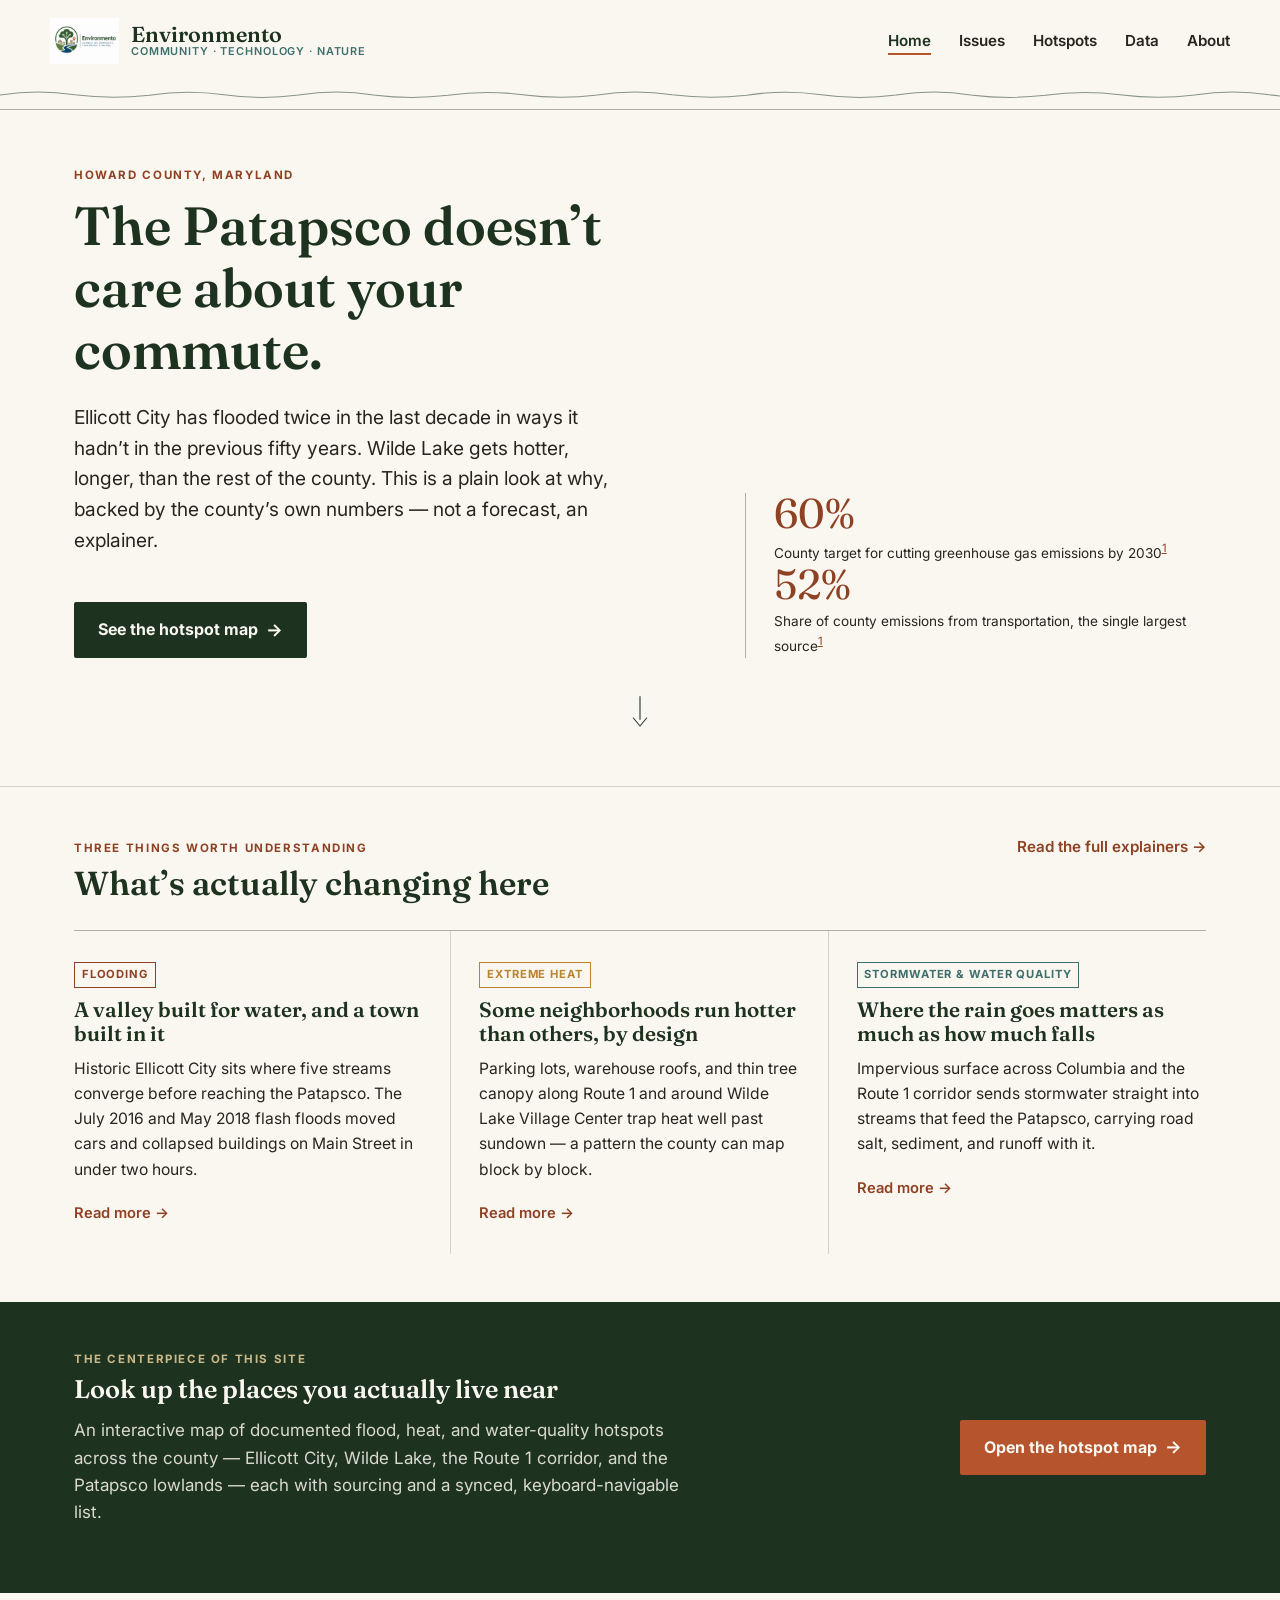
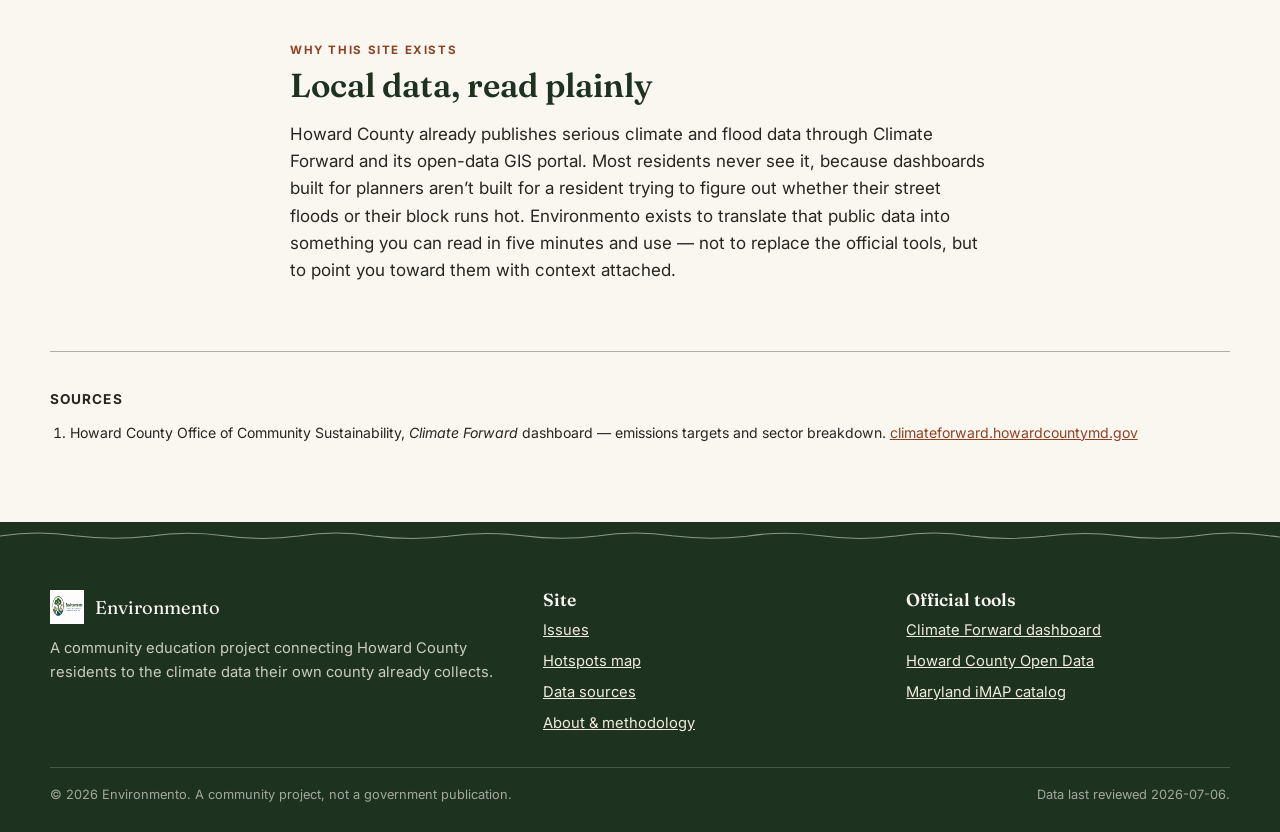
==== index.html @ b81f664d "Initial commit: Environmento site" ====
<!DOCTYPE html>
<html lang="en">
<head>
  <meta charset="UTF-8">
  <meta name="viewport" content="width=device-width, initial-scale=1.0">
  <title>Environmento — Climate Awareness for Howard County, Maryland</title>
  <meta name="description" content="A community education resource on flooding, extreme heat, and stormwater in Howard County, Maryland, built from official county and state data.">
  <link rel="icon" href="assets/images/environmento-logo.png">
  <link rel="preconnect" href="https://fonts.googleapis.com">
  <link rel="preconnect" href="https://fonts.gstatic.com" crossorigin>
  <link href="https://fonts.googleapis.com/css2?family=Fraunces:opsz,wght@9..144,500;9..144,600;9..144,700&family=Inter:wght@400;500;600;700&display=swap" rel="stylesheet">
  <link rel="stylesheet" href="css/styles.css">
</head>
<body>
  <a class="skip-link" href="#main">Skip to main content</a>

  <header class="site-header">
    <div class="wrap site-header__bar">
      <a class="brand" href="index.html">
        <img class="brand__logo" src="assets/images/environmento-logo.png" alt="Environmento logo: a tree with circuit-like branches rooted above a winding river, encircled by houses and rowhomes">
        <span class="brand__text">
          <span class="brand__name">Environmento</span>
          <span class="brand__tagline">Community &middot; Technology &middot; Nature</span>
        </span>
      </a>
      <button class="nav-toggle" aria-expanded="false" aria-controls="main-nav" type="button">
        <span class="visually-hidden">Toggle menu</span>&#9776;
      </button>
      <nav class="main-nav" id="main-nav" aria-label="Main">
        <ul>
          <li><a href="index.html" aria-current="page">Home</a></li>
          <li><a href="pages/issues.html">Issues</a></li>
          <li><a href="pages/hotspots.html">Hotspots</a></li>
          <li><a href="pages/data.html">Data</a></li>
          <li><a href="pages/about.html">About</a></li>
        </ul>
      </nav>
    </div>
    <svg class="topo-line env-anim" viewBox="0 0 1200 48" width="1200" height="48" preserveAspectRatio="none" aria-hidden="true">
      <path class="env-wave-line" d="M -140 24 Q -105 15, -70 23.65 Q -35 32, 0 24 Q 35 14, 70 23.65 Q 105 31.5, 140 24.35 Q 175 14.5, 210 23.475 Q 245 32.5, 280 24.175 Q 315 13.5, 350 23.825 Q 385 32, 420 24.525 Q 455 15, 490 23.65 Q 525 32, 560 24 Q 595 14, 630 23.65 Q 665 31.5, 700 24.35 Q 735 14.5, 770 23.475 Q 805 32.5, 840 24.175 Q 875 13.5, 910 23.825 Q 945 32, 980 24.525 Q 1015 15, 1050 23.65 Q 1085 32, 1120 24 Q 1155 14, 1190 23.65 Q 1225 31.5, 1260 24.35 Q 1295 14.5, 1330 23.475 Q 1365 32.5, 1400 24.175" fill="none" stroke="currentColor" stroke-width="1.75" stroke-linecap="round"/>
    </svg>
  </header>

  <main id="main">
    <section class="hero">
      <div class="wrap hero__grid">
        <div>
          <span class="eyebrow hero__eyebrow">Howard County, Maryland</span>
          <h1>The Patapsco doesn&rsquo;t care about your commute.</h1>
          <p class="hero__lede">Ellicott City has flooded twice in the last decade in ways it hadn&rsquo;t in the previous fifty years. Wilde Lake gets hotter, longer, than the rest of the county. This is a plain look at why, backed by the county&rsquo;s own numbers &mdash; not a forecast, an explainer.</p>
          <a class="hero-cta" href="pages/hotspots.html">
            <span>See the hotspot map</span>
            <span class="hero-cta__arrow" aria-hidden="true">&rarr;</span>
          </a>
        </div>
        <div class="hero__aside">
          <div>
            <span class="hero__stat">60%</span>
            <span class="hero__stat-label">County target for cutting greenhouse gas emissions by 2030<sup><a href="#cite-1">1</a></sup></span>
          </div>
          <div>
            <span class="hero__stat">52%</span>
            <span class="hero__stat-label">Share of county emissions from transportation, the single largest source<sup><a href="#cite-1">1</a></sup></span>
          </div>
        </div>
      </div>
      <div class="hero__scroll-hint env-anim" aria-hidden="true">
        <svg viewBox="0 0 48 72" width="48" height="72" xmlns="http://www.w3.org/2000/svg">
          <g class="env-scroll" fill="none" stroke="#2E4034" stroke-width="1.75" stroke-linecap="round" stroke-linejoin="round">
            <line x1="24" y1="10" x2="24" y2="44"></line>
            <path d="M 14 42 L 24 54 L 34 42"></path>
          </g>
        </svg>
      </div>
    </section>

    <section class="section teasers">
      <div class="wrap">
        <div class="teasers__head">
          <div>
            <span class="eyebrow">Three things worth understanding</span>
            <h2>What&rsquo;s actually changing here</h2>
          </div>
          <a class="teasers__link" href="pages/issues.html">Read the full explainers &rarr;</a>
        </div>

        <div class="teaser-grid">
          <article class="teaser reveal">
            <span class="teaser__tag teaser__tag--flood">Flooding</span>
            <h3>A valley built for water, and a town built in it</h3>
            <p>Historic Ellicott City sits where five streams converge before reaching the Patapsco. The July 2016 and May 2018 flash floods moved cars and collapsed buildings on Main Street in under two hours.</p>
            <a class="teaser__more" href="pages/issues.html#flooding">Read more &rarr;</a>
          </article>
          <article class="teaser reveal">
            <span class="teaser__tag teaser__tag--heat">Extreme heat</span>
            <h3>Some neighborhoods run hotter than others, by design</h3>
            <p>Parking lots, warehouse roofs, and thin tree canopy along Route 1 and around Wilde Lake Village Center trap heat well past sundown &mdash; a pattern the county can map block by block.</p>
            <a class="teaser__more" href="pages/issues.html#heat">Read more &rarr;</a>
          </article>
          <article class="teaser reveal">
            <span class="teaser__tag teaser__tag--water">Stormwater &amp; water quality</span>
            <h3>Where the rain goes matters as much as how much falls</h3>
            <p>Impervious surface across Columbia and the Route 1 corridor sends stormwater straight into streams that feed the Patapsco, carrying road salt, sediment, and runoff with it.</p>
            <a class="teaser__more" href="pages/issues.html#stormwater">Read more &rarr;</a>
          </article>
        </div>
      </div>
    </section>

    <section class="callout reveal">
      <div class="wrap callout__grid">
        <div>
          <span class="eyebrow">The centerpiece of this site</span>
          <h2>Look up the places you actually live near</h2>
          <p>An interactive map of documented flood, heat, and water-quality hotspots across the county &mdash; Ellicott City, Wilde Lake, the Route 1 corridor, and the Patapsco lowlands &mdash; each with sourcing and a synced, keyboard-navigable list.</p>
        </div>
        <a class="hero-cta" href="pages/hotspots.html">
          <span>Open the hotspot map</span>
          <span class="hero-cta__arrow" aria-hidden="true">&rarr;</span>
        </a>
      </div>
    </section>

    <section class="section reveal">
      <div class="wrap prose">
        <span class="eyebrow">Why this site exists</span>
        <h2>Local data, read plainly</h2>
        <p>Howard County already publishes serious climate and flood data through Climate Forward and its open-data GIS portal. Most residents never see it, because dashboards built for planners aren&rsquo;t built for a resident trying to figure out whether their street floods or their block runs hot. Environmento exists to translate that public data into something you can read in five minutes and use &mdash; not to replace the official tools, but to point you toward them with context attached.</p>
      </div>
    </section>
    <section class="wrap citations">
      <h2>Sources</h2>
      <ol>
        <li id="cite-1">Howard County Office of Community Sustainability, <em>Climate Forward</em> dashboard — emissions targets and sector breakdown. <a href="https://climateforward.howardcountymd.gov/" target="_blank" rel="noopener">climateforward.howardcountymd.gov</a></li>
      </ol>
    </section>
  </main>

  <footer class="site-footer">
    <svg class="topo-line topo-line--footer env-anim" viewBox="0 0 1200 48" width="1200" height="48" preserveAspectRatio="none" aria-hidden="true">
      <path class="env-wave-line" d="M -140 24 Q -105 15, -70 23.65 Q -35 32, 0 24 Q 35 14, 70 23.65 Q 105 31.5, 140 24.35 Q 175 14.5, 210 23.475 Q 245 32.5, 280 24.175 Q 315 13.5, 350 23.825 Q 385 32, 420 24.525 Q 455 15, 490 23.65 Q 525 32, 560 24 Q 595 14, 630 23.65 Q 665 31.5, 700 24.35 Q 735 14.5, 770 23.475 Q 805 32.5, 840 24.175 Q 875 13.5, 910 23.825 Q 945 32, 980 24.525 Q 1015 15, 1050 23.65 Q 1085 32, 1120 24 Q 1155 14, 1190 23.65 Q 1225 31.5, 1260 24.35 Q 1295 14.5, 1330 23.475 Q 1365 32.5, 1400 24.175" fill="none" stroke="currentColor" stroke-width="1.75" stroke-linecap="round"/>
    </svg>
    <div class="wrap site-footer__top">
      <div class="site-footer__grid">
        <div>
          <div class="site-footer__brand">
            <img src="assets/images/environmento-logo.png" alt="" width="34" height="34">
            <span>Environmento</span>
          </div>
          <p>A community education project connecting Howard County residents to the climate data their own county already collects.</p>
        </div>
        <div>
          <h2>Site</h2>
          <ul>
            <li><a href="pages/issues.html">Issues</a></li>
            <li><a href="pages/hotspots.html">Hotspots map</a></li>
            <li><a href="pages/data.html">Data sources</a></li>
            <li><a href="pages/about.html">About &amp; methodology</a></li>
          </ul>
        </div>
        <div>
          <h2>Official tools</h2>
          <ul>
            <li><a href="https://climateforward.howardcountymd.gov/" target="_blank" rel="noopener">Climate Forward dashboard</a></li>
            <li><a href="https://data.howardcountymd.gov/" target="_blank" rel="noopener">Howard County Open Data</a></li>
            <li><a href="https://data.imap.maryland.gov/" target="_blank" rel="noopener">Maryland iMAP catalog</a></li>
          </ul>
        </div>
      </div>
    </div>
    <div class="wrap site-footer__bottom">
      <span>&copy; <span id="current-year">2026</span> Environmento. A community project, not a government publication.</span>
      <span>Data last reviewed 2026-07-06.</span>
    </div>
  </footer>

  <script src="js/main.js"></script>
</body>
</html>
---- css/styles.css ----
/* =========================================================
   Environmento — Howard County climate awareness site
   Design system: earthy, editorial, restrained.
   ========================================================= */

:root {
  /* Patapsco valley palette */
  --forest: #2d4a32;
  --forest-dark: #1e331f;
  --cream: #faf7f0;
  --cream-deep: #f1ecdf;
  --clay: #b5542d;
  --clay-dark: #8f4123;
  --charcoal: #26261f;
  --amber: #b8842e;
  --teal: #3f6f6d;

  --rule: rgba(38, 38, 31, 0.18);
  --rule-strong: rgba(38, 38, 31, 0.35);

  --serif: "Fraunces", Georgia, "Times New Roman", serif;
  --sans: "Inter", -apple-system, BlinkMacSystemFont, "Segoe UI", sans-serif;

  --measure: 68ch;
  --container: 1180px;
}

/* ---------- Reset ---------- */
*, *::before, *::after { box-sizing: border-box; }
html { -webkit-text-size-adjust: 100%; scroll-behavior: smooth; }
body {
  margin: 0;
  background: var(--cream);
  color: var(--charcoal);
  font-family: var(--sans);
  font-size: 1.0625rem;
  line-height: 1.6;
  -webkit-font-smoothing: antialiased;
}
img { max-width: 100%; display: block; }
h1, h2, h3, h4 {
  font-family: var(--serif);
  font-weight: 600;
  line-height: 1.15;
  color: var(--forest-dark);
  margin: 0 0 0.5em;
}
p { margin: 0 0 1.1em; }
a { color: var(--clay-dark); }
ul, ol { padding-left: 1.3em; }

@media (prefers-reduced-motion: reduce) {
  html { scroll-behavior: auto; }
  * { animation-duration: 0.001ms !important; transition-duration: 0.001ms !important; }
}

/* ---------- Skip link & focus ---------- */
.skip-link {
  position: absolute;
  left: -999px;
  top: 0;
  background: var(--forest-dark);
  color: var(--cream);
  padding: 0.75em 1.25em;
  z-index: 200;
  font-family: var(--sans);
  font-weight: 600;
  text-decoration: none;
  border-radius: 0 0 4px 0;
}
.skip-link:focus {
  left: 0;
}

:focus-visible {
  outline: 3px solid var(--clay);
  outline-offset: 2px;
}
a:focus-visible, button:focus-visible {
  outline: 3px solid var(--clay-dark);
  outline-offset: 2px;
}

/* ---------- Layout helpers ---------- */
.wrap {
  max-width: var(--container);
  margin: 0 auto;
  padding: 0 1.5rem;
}
.prose {
  max-width: var(--measure);
}
.rule {
  border: none;
  border-top: 1px solid var(--rule);
  margin: 2.5rem 0;
}
.eyebrow {
  font-family: var(--sans);
  font-size: 0.72rem;
  font-weight: 700;
  letter-spacing: 0.14em;
  text-transform: uppercase;
  color: var(--clay-dark);
  display: block;
  margin-bottom: 0.6em;
}
.visually-hidden {
  position: absolute;
  width: 1px; height: 1px;
  margin: -1px; padding: 0; border: 0;
  clip: rect(0 0 0 0);
  clip-path: inset(50%);
  overflow: hidden;
  white-space: nowrap;
}

/* ---------- Topographic motif ---------- */
.topo-line {
  display: block;
  width: 100%;
  height: 28px;
  color: var(--forest);
  opacity: 0.55;
}
.topo-line--footer { color: var(--cream); opacity: 0.5; }

/* ---------- Header ---------- */
.site-header {
  border-bottom: 1px solid var(--rule-strong);
  background: var(--cream);
}
.site-header__bar {
  display: flex;
  align-items: center;
  justify-content: space-between;
  gap: 1.5rem;
  padding: 1.1rem 0;
}
.brand {
  display: flex;
  align-items: center;
  gap: 0.75rem;
  text-decoration: none;
  color: var(--charcoal);
}
.brand__logo {
  height: 46px;
  width: auto;
}
.brand__text {
  display: flex;
  flex-direction: column;
  line-height: 1.1;
}
.brand__name {
  font-family: var(--serif);
  font-weight: 600;
  font-size: 1.35rem;
  color: var(--forest-dark);
}
.brand__tagline {
  font-size: 0.68rem;
  letter-spacing: 0.08em;
  text-transform: uppercase;
  color: var(--teal);
  font-weight: 600;
}

.main-nav ul {
  list-style: none;
  display: flex;
  gap: 1.75rem;
  margin: 0;
  padding: 0;
}
.main-nav a {
  font-weight: 600;
  font-size: 0.95rem;
  text-decoration: none;
  color: var(--charcoal);
  padding-bottom: 3px;
  border-bottom: 2px solid transparent;
}
.main-nav a:hover,
.main-nav a[aria-current="page"] {
  border-bottom-color: var(--clay);
  color: var(--forest-dark);
}

.nav-toggle {
  display: none;
  background: none;
  border: 1px solid var(--rule-strong);
  border-radius: 4px;
  padding: 0.5em 0.7em;
  font-size: 1.2rem;
  color: var(--forest-dark);
}

/* ---------- Hero ---------- */
.hero {
  padding: 3.5rem 0 3rem;
  border-bottom: 1px solid var(--rule);
}
.hero__grid {
  display: grid;
  grid-template-columns: 1.35fr 1fr;
  gap: 3rem;
  align-items: end;
}
.hero__eyebrow { margin-bottom: 0.9em; }
.hero h1 {
  font-size: clamp(2.1rem, 4.2vw, 3.4rem);
  margin-bottom: 0.4em;
}
.hero__lede {
  font-size: 1.2rem;
  color: var(--charcoal);
  max-width: 46ch;
}
.hero__aside {
  border-left: 1px solid var(--rule-strong);
  padding-left: 1.75rem;
}
.hero__aside p { font-size: 0.95rem; }
.hero__stat {
  font-family: var(--serif);
  font-size: 2.6rem;
  color: var(--clay-dark);
  line-height: 1;
  display: block;
}
.hero__stat-label {
  font-size: 0.85rem;
  color: var(--charcoal);
  display: block;
  margin-top: 0.35em;
}

.hero-cta {
  display: inline-flex;
  align-items: center;
  gap: 0.5em;
  margin-top: 1.6rem;
  font-family: var(--sans);
  font-weight: 700;
  font-size: 1rem;
  text-decoration: none;
  color: var(--cream);
  background: var(--forest-dark);
  padding: 0.85em 1.5em;
  border-radius: 2px;
}
.hero-cta:hover { background: var(--forest); }
.hero-cta:focus-visible { outline-offset: 3px; }
.hero-cta__arrow { font-size: 1.1em; }

/* ---------- Issue teasers ---------- */
.teasers {
  padding: 3rem 0;
}
.teasers__head {
  display: flex;
  justify-content: space-between;
  align-items: baseline;
  gap: 1rem;
  margin-bottom: 1.75rem;
  flex-wrap: wrap;
}
.teasers__head h2 { margin-bottom: 0; }
.teasers__link {
  font-weight: 600;
  font-size: 0.95rem;
  text-decoration: none;
  white-space: nowrap;
}
.teasers__link:hover { text-decoration: underline; }

.teaser-grid {
  display: grid;
  grid-template-columns: repeat(3, 1fr);
  gap: 0;
  border-top: 1px solid var(--rule-strong);
}
.teaser {
  padding: 1.75rem 1.75rem 1.75rem 0;
  border-right: 1px solid var(--rule);
}
.teaser:last-child { border-right: none; padding-right: 0; }
.teaser:not(:first-child) { padding-left: 1.75rem; }
.teaser__tag {
  display: inline-block;
  font-size: 0.7rem;
  font-weight: 700;
  letter-spacing: 0.08em;
  text-transform: uppercase;
  padding: 0.25em 0.6em;
  margin-bottom: 0.9em;
  border: 1px solid currentColor;
}
.teaser__tag--flood { color: var(--clay-dark); }
.teaser__tag--heat { color: var(--amber); }
.teaser__tag--water { color: var(--teal); }
.teaser h3 { font-size: 1.3rem; }
.teaser p { font-size: 0.98rem; }
.teaser a.teaser__more {
  font-weight: 600;
  font-size: 0.92rem;
  text-decoration: none;
}
.teaser a.teaser__more:hover { text-decoration: underline; }

/* ---------- Callout / feature band ---------- */
.callout {
  background: var(--forest-dark);
  color: var(--cream-deep);
  padding: 3rem 0;
}
.callout h2 { color: var(--cream); }
.callout .eyebrow { color: #cbb98a; }
.callout__grid {
  display: grid;
  grid-template-columns: 1fr auto;
  gap: 2rem;
  align-items: center;
}
.callout p { max-width: 56ch; color: rgba(250,247,240,0.85); }
.callout .hero-cta {
  background: var(--clay);
  color: var(--cream);
  margin-top: 0;
}
.callout .hero-cta:hover { background: var(--clay-dark); }

/* ---------- Sections generic ---------- */
.section { padding: 3rem 0; }
.section--tight { padding: 2rem 0; }
.section h2 {
  font-size: clamp(1.6rem, 2.6vw, 2.1rem);
}

/* ---------- Page header (interior pages) ---------- */
.page-head {
  padding: 2.75rem 0 2rem;
  border-bottom: 1px solid var(--rule);
}
.page-head h1 {
  font-size: clamp(1.9rem, 3.6vw, 2.8rem);
}
.page-head__lede {
  max-width: var(--measure);
  font-size: 1.1rem;
}
.breadcrumb {
  font-size: 0.8rem;
  color: var(--teal);
  margin-bottom: 1rem;
  font-weight: 600;
}
.breadcrumb a { color: var(--teal); }

/* ---------- Issue explainer blocks (issues.html) ---------- */
.issue-block {
  padding: 3rem 0;
  border-bottom: 1px solid var(--rule);
  display: grid;
  grid-template-columns: 1fr 1fr;
  gap: 3rem;
}
.issue-block:nth-child(even) .issue-block__figure { order: -1; }
.issue-block__label {
  font-size: 0.72rem;
  font-weight: 700;
  letter-spacing: 0.12em;
  text-transform: uppercase;
}
.issue-block--flood .issue-block__label { color: var(--clay-dark); }
.issue-block--heat .issue-block__label { color: var(--amber); }
.issue-block--water .issue-block__label { color: var(--teal); }

.issue-block__figure img {
  width: 100%;
  height: 260px;
  object-fit: cover;
  filter: saturate(0.72) sepia(0.12);
  border: 1px solid var(--rule-strong);
}
.issue-block__figure figcaption {
  font-size: 0.82rem;
  color: var(--teal);
  margin-top: 0.6em;
  font-style: italic;
}

.stat-strip {
  display: flex;
  gap: 2.25rem;
  margin: 1.5rem 0;
  flex-wrap: wrap;
}
.stat-strip__item {
  border-left: 3px solid var(--clay);
  padding-left: 0.85rem;
}
.stat-strip__num {
  font-family: var(--serif);
  font-size: 1.9rem;
  display: block;
  color: var(--forest-dark);
  line-height: 1.1;
}
.stat-strip__label {
  font-size: 0.82rem;
  color: var(--charcoal);
}
.stat-strip__item sup { font-size: 0.65em; }

.action-list {
  background: var(--cream-deep);
  border: 1px solid var(--rule);
  padding: 1.75rem 2rem;
  margin-top: 1rem;
}
.action-list h3 { font-size: 1.15rem; }
.action-list ul { padding-left: 1.1em; }
.action-list li { margin-bottom: 0.6em; }

/* ---------- Hotspots map page ---------- */
.map-layout {
  display: grid;
  grid-template-columns: 1fr;
  gap: 1.5rem;
}
.filter-bar {
  display: flex;
  flex-wrap: wrap;
  gap: 0.6rem;
  align-items: center;
  padding: 1rem 0;
  border-top: 1px solid var(--rule);
  border-bottom: 1px solid var(--rule);
  margin-bottom: 1.5rem;
}
.filter-bar__label {
  font-size: 0.78rem;
  font-weight: 700;
  letter-spacing: 0.08em;
  text-transform: uppercase;
  color: var(--charcoal);
  margin-right: 0.4rem;
}
.filter-chip {
  font-family: var(--sans);
  font-weight: 600;
  font-size: 0.88rem;
  background: transparent;
  border: 1.5px solid var(--rule-strong);
  color: var(--charcoal);
  padding: 0.45em 0.95em;
  border-radius: 999px;
  cursor: pointer;
  display: inline-flex;
  align-items: center;
  gap: 0.5em;
}
.filter-chip__swatch {
  width: 0.65em;
  height: 0.65em;
  border-radius: 50%;
  display: inline-block;
}
.filter-chip[aria-pressed="true"] {
  border-color: currentColor;
  background: var(--cream-deep);
}
.filter-chip--flood[aria-pressed="true"] { color: var(--clay-dark); }
.filter-chip--heat[aria-pressed="true"] { color: var(--amber); }
.filter-chip--water[aria-pressed="true"] { color: var(--teal); }
.filter-chip:hover { background: var(--cream-deep); }

#map {
  width: 100%;
  height: 520px;
  border: 1px solid var(--rule-strong);
  background: var(--cream-deep);
}
.map-note {
  font-size: 0.85rem;
  color: var(--teal);
  margin-top: 0.6rem;
}

.disclaimer {
  background: var(--cream-deep);
  border-left: 4px solid var(--clay);
  padding: 1.1rem 1.4rem;
  margin: 1.75rem 0;
  font-size: 0.94rem;
}
.disclaimer strong { color: var(--forest-dark); }

.hotspot-table-wrap {
  overflow-x: auto;
  border: 1px solid var(--rule);
}
table.hotspot-table {
  width: 100%;
  border-collapse: collapse;
  font-size: 0.94rem;
}
.hotspot-table caption {
  text-align: left;
  padding: 0.9rem 1rem 0.6rem;
  font-size: 0.85rem;
  color: var(--teal);
}
.hotspot-table th, .hotspot-table td {
  text-align: left;
  padding: 0.85rem 1rem;
  border-top: 1px solid var(--rule);
  vertical-align: top;
}
.hotspot-table thead th {
  font-size: 0.75rem;
  letter-spacing: 0.06em;
  text-transform: uppercase;
  color: var(--charcoal);
  border-top: none;
  border-bottom: 2px solid var(--rule-strong);
}
.hotspot-table tbody tr {
  cursor: pointer;
}
.hotspot-table tbody tr:hover,
.hotspot-table tbody tr:focus-within,
.hotspot-table tbody tr.is-active {
  background: var(--cream-deep);
}
.hotspot-table tbody tr[hidden] { display: none; }

.badge {
  display: inline-block;
  font-size: 0.72rem;
  font-weight: 700;
  letter-spacing: 0.04em;
  text-transform: uppercase;
  padding: 0.22em 0.6em;
  border-radius: 2px;
  color: var(--cream);
}
.badge--high { background: var(--clay-dark); }
.badge--elevated { background: var(--amber); }

.row-link {
  font-weight: 600;
  background: none;
  border: none;
  color: var(--clay-dark);
  font-family: var(--sans);
  font-size: 0.94rem;
  cursor: pointer;
  padding: 0;
  text-decoration: underline;
}

/* Leaflet popup theming */
.leaflet-popup-content-wrapper {
  background: var(--cream);
  color: var(--charcoal);
  border-radius: 2px;
  font-family: var(--sans);
}
.popup h3 {
  font-family: var(--serif);
  font-size: 1.05rem;
  margin-bottom: 0.3em;
}
.popup p { font-size: 0.88rem; margin-bottom: 0.6em; }
.popup .badge { margin-bottom: 0.5em; }
.popup__done {
  font-size: 0.82rem;
  border-top: 1px solid var(--rule);
  padding-top: 0.5em;
  margin-top: 0.5em;
}
.popup__source {
  font-size: 0.8rem;
}

/* ---------- Data page ---------- */
.data-source-card {
  border: 1px solid var(--rule-strong);
  padding: 1.75rem;
  margin-bottom: 1.5rem;
}
.data-source-card h3 {
  font-size: 1.3rem;
  margin-bottom: 0.2em;
}
.data-source-card__meta {
  font-size: 0.8rem;
  color: var(--teal);
  margin-bottom: 0.9em;
  font-weight: 600;
}
.data-source-card__link {
  display: inline-block;
  margin-top: 0.4em;
  font-weight: 700;
  text-decoration: none;
  border-bottom: 2px solid var(--clay);
}
.data-source-card__link:hover { border-color: var(--clay-dark); }

/* ---------- About page ---------- */
.methodology-list {
  list-style: none;
  padding: 0;
}
.methodology-list li {
  padding: 1.1rem 0;
  border-top: 1px solid var(--rule);
  display: grid;
  grid-template-columns: 160px 1fr;
  gap: 1.5rem;
}
.methodology-list dt {
  font-weight: 700;
  color: var(--forest-dark);
}
.methodology-list dd { margin: 0; }

/* ---------- Footnotes / citations ---------- */
.citations {
  padding: 2.5rem 0 1rem;
  border-top: 1px solid var(--rule-strong);
}
.citations h2 {
  font-size: 0.85rem;
  letter-spacing: 0.08em;
  text-transform: uppercase;
  color: var(--charcoal);
  font-family: var(--sans);
  font-weight: 700;
}
.citations ol {
  padding-left: 1.4em;
  font-size: 0.88rem;
  color: var(--charcoal);
}
.citations li { margin-bottom: 0.5em; }
.citations a { color: var(--clay-dark); }

/* ---------- Footer ---------- */
.site-footer {
  background: var(--forest-dark);
  color: var(--cream-deep);
  margin-top: 3rem;
}
.site-footer__top { padding: 2.5rem 0 1.5rem; }
.site-footer__grid {
  display: grid;
  grid-template-columns: 1.4fr 1fr 1fr;
  gap: 2.5rem;
}
.site-footer h2 {
  color: var(--cream);
  font-size: 1.1rem;
}
.site-footer p, .site-footer li {
  color: rgba(250,247,240,0.78);
  font-size: 0.92rem;
}
.site-footer a { color: var(--cream-deep); }
.site-footer a:hover { color: var(--cream); }
.site-footer ul { list-style: none; padding: 0; margin: 0; }
.site-footer li { margin-bottom: 0.5em; }
.site-footer__brand {
  display: flex;
  align-items: center;
  gap: 0.7rem;
  margin-bottom: 0.8rem;
}
.site-footer__brand img { height: 34px; }
.site-footer__brand span {
  font-family: var(--serif);
  font-size: 1.15rem;
  color: var(--cream);
}
.site-footer__bottom {
  border-top: 1px solid rgba(250,247,240,0.18);
  padding: 1.1rem 0 1.6rem;
  font-size: 0.8rem;
  color: rgba(250,247,240,0.6);
  display: flex;
  justify-content: space-between;
  flex-wrap: wrap;
  gap: 0.5rem;
}

/* ---------- Responsive ---------- */
@media (max-width: 900px) {
  .hero__grid { grid-template-columns: 1fr; }
  .hero__aside {
    border-left: none;
    border-top: 1px solid var(--rule-strong);
    padding-left: 0;
    padding-top: 1.25rem;
    display: flex;
    gap: 2rem;
  }
  .teaser-grid { grid-template-columns: 1fr; }
  .teaser {
    border-right: none;
    padding: 1.5rem 0;
    border-bottom: 1px solid var(--rule);
  }
  .teaser:not(:first-child) { padding-left: 0; }
  .issue-block { grid-template-columns: 1fr; gap: 1.5rem; }
  .issue-block:nth-child(even) .issue-block__figure { order: 0; }
  .callout__grid { grid-template-columns: 1fr; text-align: left; }
  .site-footer__grid { grid-template-columns: 1fr 1fr; }
  .methodology-list li { grid-template-columns: 1fr; gap: 0.3rem; }
}

@media (max-width: 700px) {
  .main-nav { display: none; }
  .main-nav.is-open {
    display: block;
    position: absolute;
    top: 100%;
    left: 0;
    right: 0;
    background: var(--cream);
    border-bottom: 1px solid var(--rule-strong);
    padding: 1rem 1.5rem 1.5rem;
    z-index: 100;
  }
  .main-nav.is-open ul {
    flex-direction: column;
    gap: 1rem;
  }
  .nav-toggle { display: inline-flex; }
  .site-header__bar { position: relative; }
  .site-footer__grid { grid-template-columns: 1fr; gap: 1.75rem; }
  #map { height: 420px; }
  .hero__aside { flex-direction: column; gap: 1rem; }
}

/* =========================================================
   Motion — animated line-art illustrations + scroll reveals
   ========================================================= */

/* Recolor the wave asset's hardcoded stroke to inherit .topo-line's color */
.env-wave-line { stroke: currentColor; }

/* Illustration sizing: modest, never dominating the section */
.issue-block__icon {
  width: 260px;
  height: auto;
  margin-bottom: 1rem;
}
.issue-block__icon svg { display: block; width: 100%; height: auto; }

.hero__scroll-hint {
  width: 32px;
  margin: 2rem auto 0;
  opacity: 1;
  transition: opacity 0.4s ease-out;
}
.hero__scroll-hint svg { display: block; width: 100%; height: auto; }
body.has-scrolled .hero__scroll-hint {
  opacity: 0;
  pointer-events: none;
}

/* Idle loops: keyframes for each asset's animated parts */
@keyframes env-wave-drift {
  0% { transform: translate(0, 0); }
  25% { transform: translate(-35px, -13px); }
  50% { transform: translate(-70px, 0); }
  75% { transform: translate(-105px, -13px); }
  100% { transform: translate(-140px, 0); }
}
@keyframes env-river-bob {
  0%, 100% { transform: translateY(0); }
  50% { transform: translateY(-10px); }
}
@keyframes env-sun-ray-pulse {
  0%, 87.5%, 100% { opacity: 0.1; stroke-width: 1.75px; }
  6.25% { opacity: 1; stroke-width: 3.25px; }
  12.5% { opacity: 0.1; stroke-width: 1.75px; }
}
@keyframes env-drop-fall {
  0% { opacity: 0; translate: 0 0; }
  10% { opacity: 1; translate: 0 0; }
  55%, 100% { opacity: 0; translate: 0 32px; }
}
@keyframes env-scroll-pulse {
  0%, 100% { opacity: 0.25; transform: translateY(0); }
  50% { opacity: 1; transform: translateY(6px); }
}

/* No animation exists until JS marks the wrapper visible — assigning the
   animation fresh (rather than toggling animation-play-state on a paused
   animation) avoids a WebKit/Safari bug where animations created already
   paused sometimes never start even after switching to "running". */
.env-anim.is-visible .env-wave-line { animation: env-wave-drift 3.5s ease-in-out infinite; }
.env-anim.is-visible .env-river-water { animation: env-river-bob 1.2s ease-in-out infinite; }
.env-anim.is-visible .env-sun-ray { animation: env-sun-ray-pulse 4s ease-in-out infinite; }
.env-anim.is-visible .env-drop { animation: env-drop-fall 1.8s ease-in infinite; }
.env-anim.is-visible .env-scroll { animation: env-scroll-pulse 1.8s ease-in-out infinite; }

/* Scroll reveals: fade + translate up, staggered by JS via --reveal-delay */
.reveal {
  opacity: 0;
  transform: translateY(16px);
  transition: opacity 0.6s ease-out, transform 0.6s ease-out;
  transition-delay: var(--reveal-delay, 0ms);
}
.reveal.is-revealed {
  opacity: 1;
  transform: translateY(0);
}

/* Hover: cards lift slightly and border shifts toward terracotta (desktop only) */
@media (hover: hover) and (pointer: fine) {
  .teaser, .data-source-card, .action-list {
    transition: transform 150ms ease, border-color 150ms ease;
  }
  .teaser:hover { transform: translateY(-2px); border-right-color: var(--clay); border-bottom-color: var(--clay); }
  .data-source-card:hover, .action-list:hover {
    transform: translateY(-2px);
    border-color: var(--clay);
  }
}

@media (prefers-reduced-motion: reduce) {
  .env-wave-line, .env-river-water, .env-sun-ray, .env-drop, .env-scroll {
    animation-play-state: paused !important;
  }
  .reveal {
    opacity: 1 !important;
    transform: none !important;
    transition: none !important;
  }
  .hero__scroll-hint { display: none; }
}
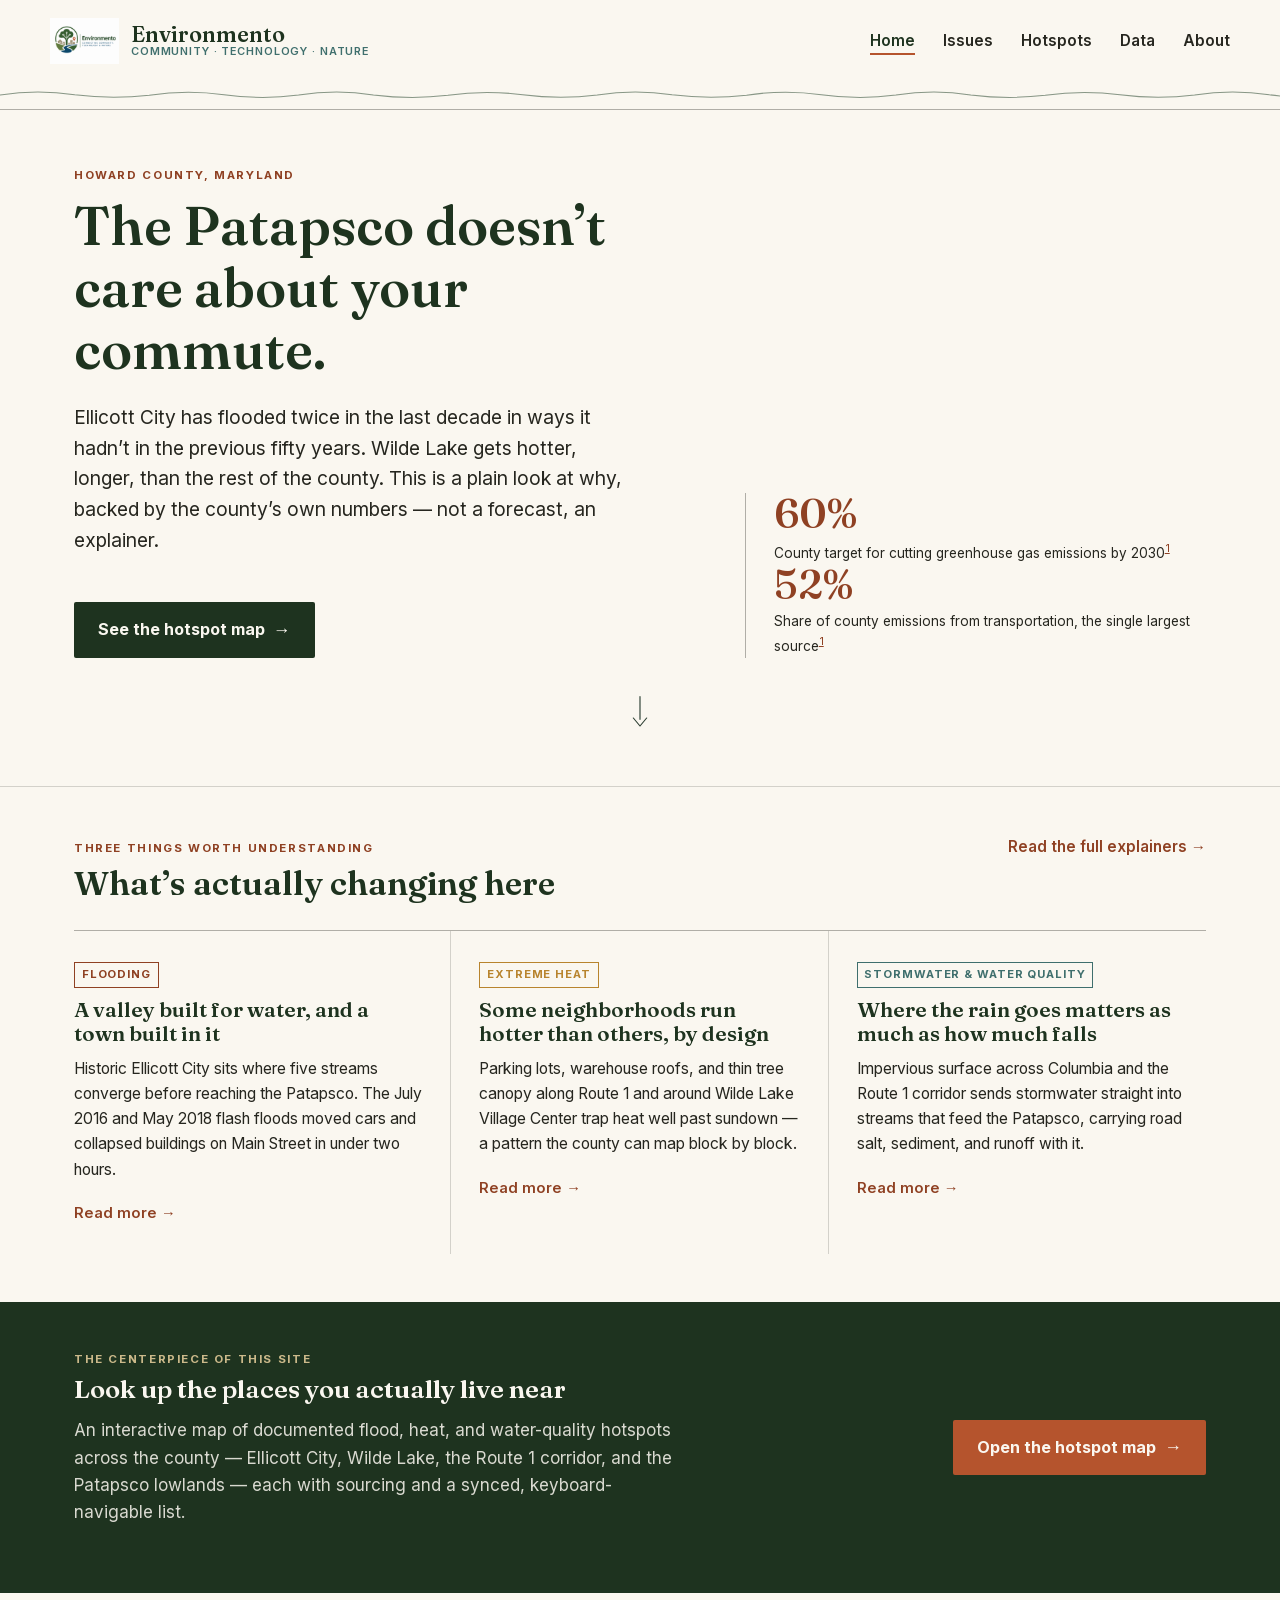
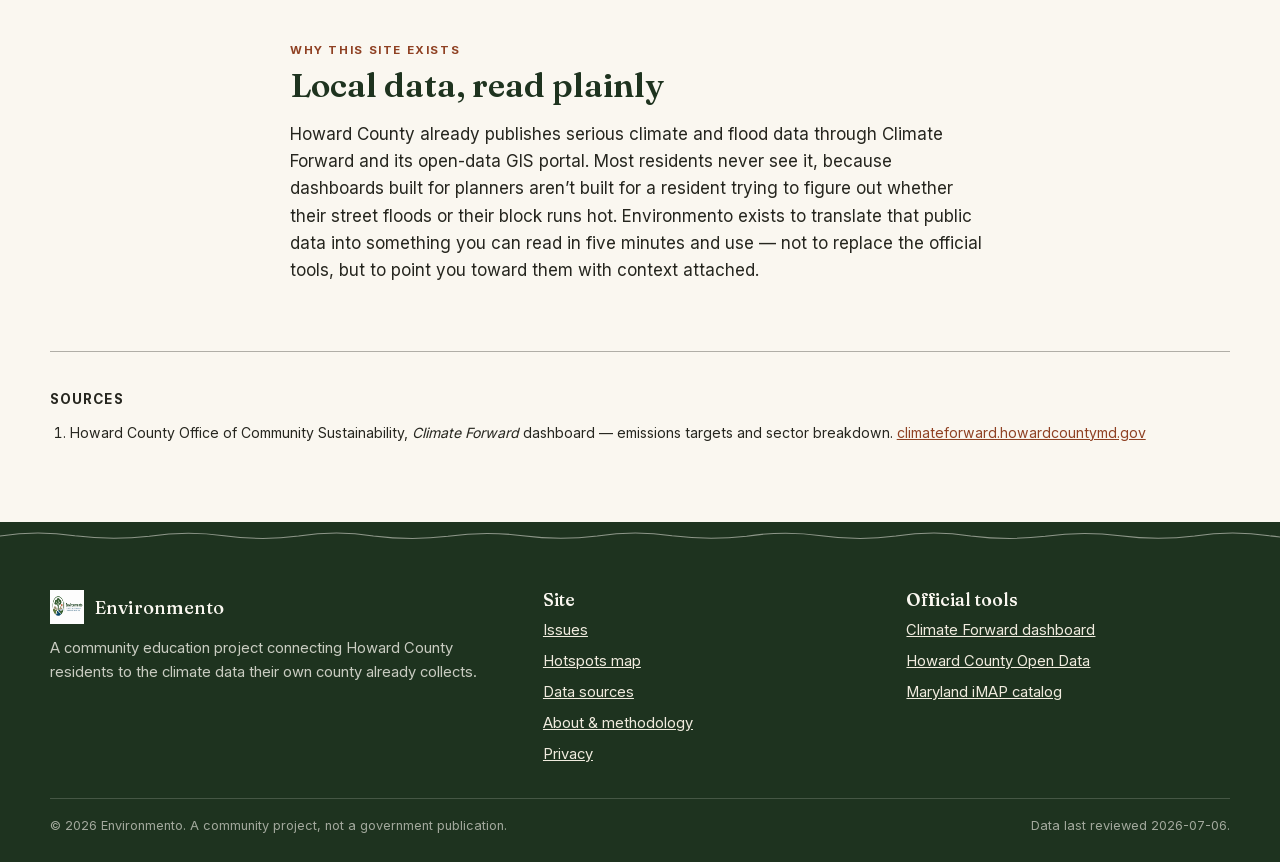
==== commit 17c41b23: "Replace placeholder images, self-host fonts, add privacy section, bigger/wavier animations - Replace" ====
--- a/index.html
+++ b/index.html
@@ -6,9 +6,6 @@
   <title>Environmento — Climate Awareness for Howard County, Maryland</title>
   <meta name="description" content="A community education resource on flooding, extreme heat, and stormwater in Howard County, Maryland, built from official county and state data.">
   <link rel="icon" href="assets/images/environmento-logo.png">
-  <link rel="preconnect" href="https://fonts.googleapis.com">
-  <link rel="preconnect" href="https://fonts.gstatic.com" crossorigin>
-  <link href="https://fonts.googleapis.com/css2?family=Fraunces:opsz,wght@9..144,500;9..144,600;9..144,700&family=Inter:wght@400;500;600;700&display=swap" rel="stylesheet">
   <link rel="stylesheet" href="css/styles.css">
 </head>
 <body>
@@ -156,6 +153,7 @@
             <li><a href="pages/hotspots.html">Hotspots map</a></li>
             <li><a href="pages/data.html">Data sources</a></li>
             <li><a href="pages/about.html">About &amp; methodology</a></li>
+            <li><a href="pages/about.html#privacy">Privacy</a></li>
           </ul>
         </div>
         <div>
--- a/css/styles.css
+++ b/css/styles.css
@@ -2,6 +2,24 @@
    Environmento — Howard County climate awareness site
    Design system: earthy, editorial, restrained.
    ========================================================= */
+
+/* Self-hosted fonts (not loaded from Google's CDN) so no visitor IP
+   addresses are sent to a third party on page load. Both are variable
+   fonts, so one file each covers the full weight range used on the site. */
+@font-face {
+  font-family: "Fraunces";
+  font-style: normal;
+  font-weight: 500 700;
+  font-display: swap;
+  src: url("../assets/fonts/fraunces-variable.woff2") format("woff2");
+}
+@font-face {
+  font-family: "Inter";
+  font-style: normal;
+  font-weight: 400 700;
+  font-display: swap;
+  src: url("../assets/fonts/inter-variable.woff2") format("woff2");
+}
 
 :root {
   /* Patapsco valley palette */
@@ -757,7 +775,7 @@
 
 /* Illustration sizing: modest, never dominating the section */
 .issue-block__icon {
-  width: 260px;
+  width: 320px;
   height: auto;
   margin-bottom: 1rem;
 }
@@ -778,9 +796,13 @@
 /* Idle loops: keyframes for each asset's animated parts */
 @keyframes env-wave-drift {
   0% { transform: translate(0, 0); }
-  25% { transform: translate(-35px, -13px); }
+  12.5% { transform: translate(-17.5px, -19px); }
+  25% { transform: translate(-35px, 0); }
+  37.5% { transform: translate(-52.5px, -19px); }
   50% { transform: translate(-70px, 0); }
-  75% { transform: translate(-105px, -13px); }
+  62.5% { transform: translate(-87.5px, -19px); }
+  75% { transform: translate(-105px, 0); }
+  87.5% { transform: translate(-122.5px, -19px); }
   100% { transform: translate(-140px, 0); }
 }
 @keyframes env-river-bob {
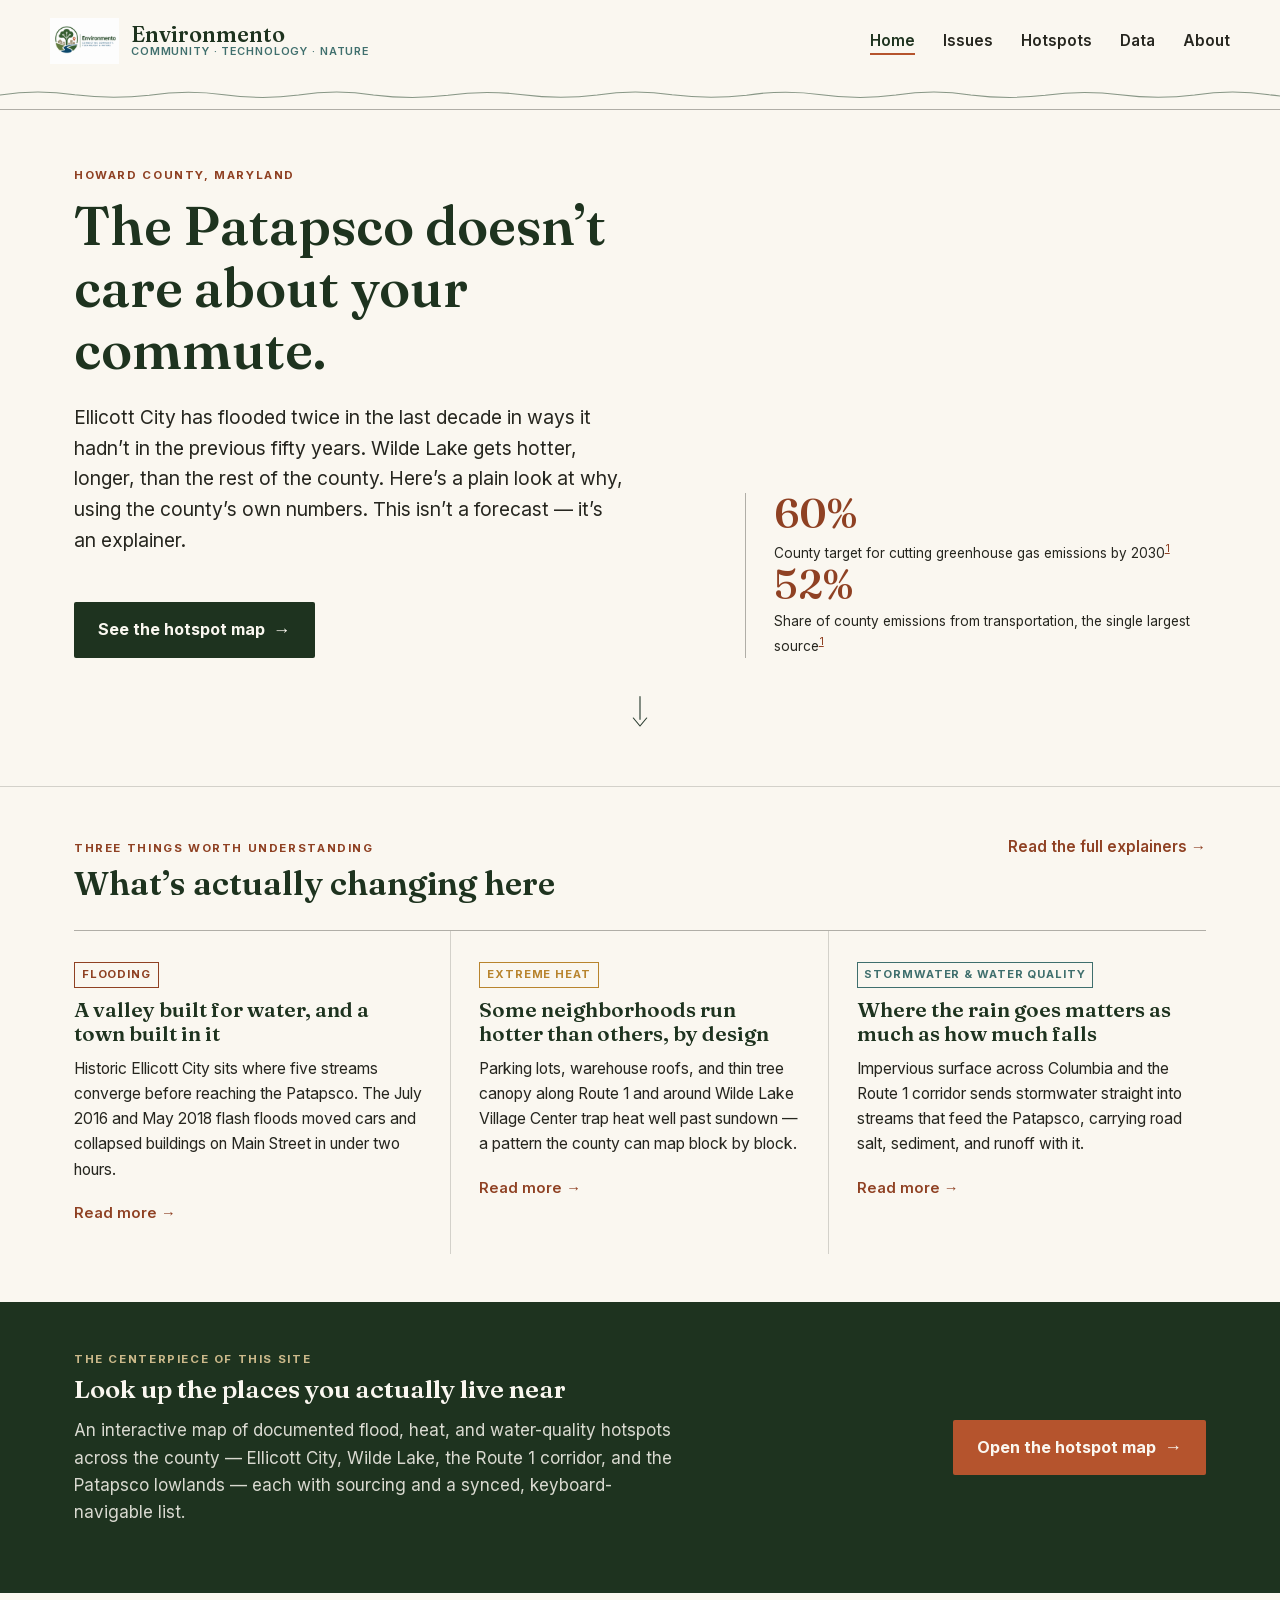
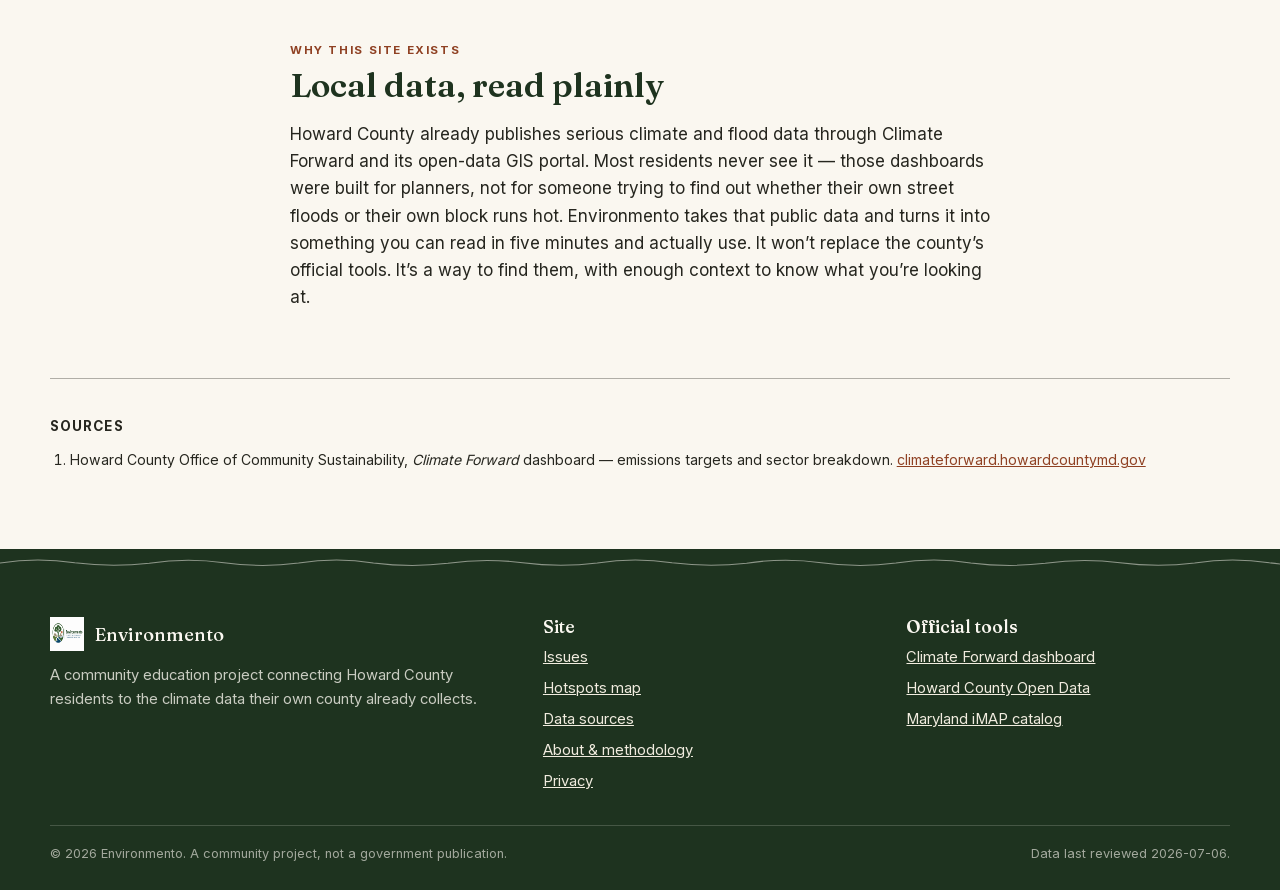
==== commit d3dfe3ee: "Rewrite homepage, About, Data page, and hotspot copy in a plainer voice Same facts and citations thr" ====
--- a/index.html
+++ b/index.html
@@ -44,7 +44,7 @@
         <div>
           <span class="eyebrow hero__eyebrow">Howard County, Maryland</span>
           <h1>The Patapsco doesn&rsquo;t care about your commute.</h1>
-          <p class="hero__lede">Ellicott City has flooded twice in the last decade in ways it hadn&rsquo;t in the previous fifty years. Wilde Lake gets hotter, longer, than the rest of the county. This is a plain look at why, backed by the county&rsquo;s own numbers &mdash; not a forecast, an explainer.</p>
+          <p class="hero__lede">Ellicott City has flooded twice in the last decade in ways it hadn&rsquo;t in the previous fifty years. Wilde Lake gets hotter, longer, than the rest of the county. Here&rsquo;s a plain look at why, using the county&rsquo;s own numbers. This isn&rsquo;t a forecast &mdash; it&rsquo;s an explainer.</p>
           <a class="hero-cta" href="pages/hotspots.html">
             <span>See the hotspot map</span>
             <span class="hero-cta__arrow" aria-hidden="true">&rarr;</span>
@@ -122,7 +122,7 @@
       <div class="wrap prose">
         <span class="eyebrow">Why this site exists</span>
         <h2>Local data, read plainly</h2>
-        <p>Howard County already publishes serious climate and flood data through Climate Forward and its open-data GIS portal. Most residents never see it, because dashboards built for planners aren&rsquo;t built for a resident trying to figure out whether their street floods or their block runs hot. Environmento exists to translate that public data into something you can read in five minutes and use &mdash; not to replace the official tools, but to point you toward them with context attached.</p>
+        <p>Howard County already publishes serious climate and flood data through Climate Forward and its open-data GIS portal. Most residents never see it &mdash; those dashboards were built for planners, not for someone trying to find out whether their own street floods or their own block runs hot. Environmento takes that public data and turns it into something you can read in five minutes and actually use. It won&rsquo;t replace the county&rsquo;s official tools. It&rsquo;s a way to find them, with enough context to know what you&rsquo;re looking at.</p>
       </div>
     </section>
     <section class="wrap citations">
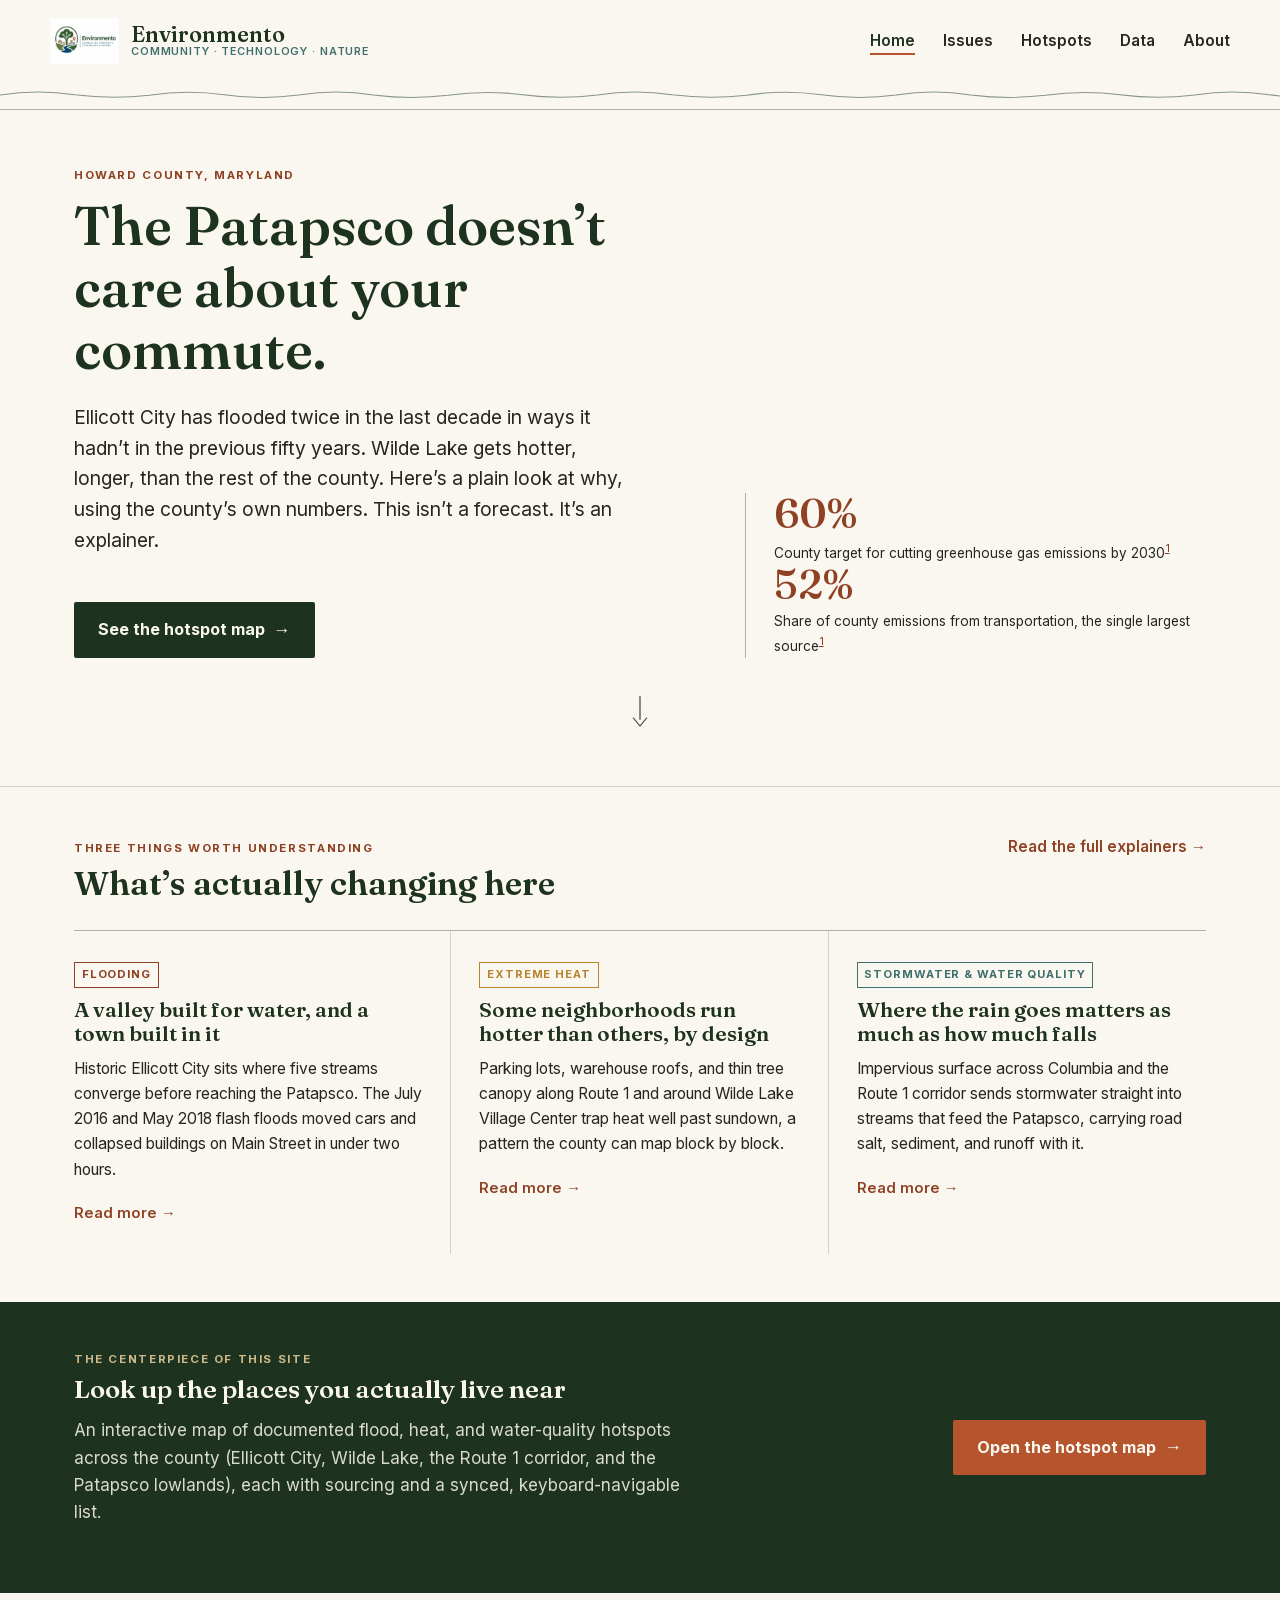
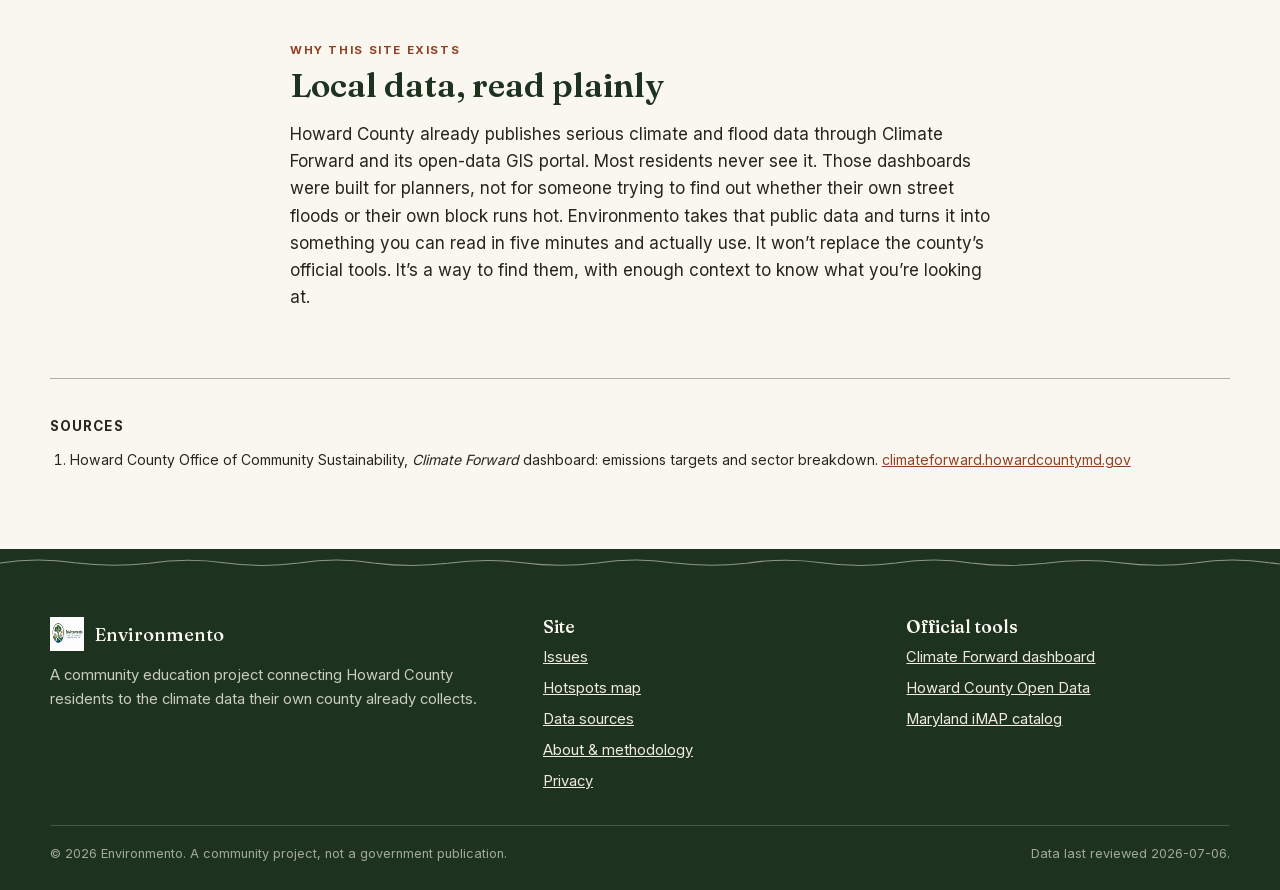
==== commit 7d294b67: "Remove all em-dashes site-wide Replaced with periods, colons, commas, or parentheses depending on co" ====
--- a/index.html
+++ b/index.html
@@ -3,7 +3,7 @@
 <head>
   <meta charset="UTF-8">
   <meta name="viewport" content="width=device-width, initial-scale=1.0">
-  <title>Environmento — Climate Awareness for Howard County, Maryland</title>
+  <title>Environmento | Climate Awareness for Howard County, Maryland</title>
   <meta name="description" content="A community education resource on flooding, extreme heat, and stormwater in Howard County, Maryland, built from official county and state data.">
   <link rel="icon" href="assets/images/environmento-logo.png">
   <link rel="stylesheet" href="css/styles.css">
@@ -44,7 +44,7 @@
         <div>
           <span class="eyebrow hero__eyebrow">Howard County, Maryland</span>
           <h1>The Patapsco doesn&rsquo;t care about your commute.</h1>
-          <p class="hero__lede">Ellicott City has flooded twice in the last decade in ways it hadn&rsquo;t in the previous fifty years. Wilde Lake gets hotter, longer, than the rest of the county. Here&rsquo;s a plain look at why, using the county&rsquo;s own numbers. This isn&rsquo;t a forecast &mdash; it&rsquo;s an explainer.</p>
+          <p class="hero__lede">Ellicott City has flooded twice in the last decade in ways it hadn&rsquo;t in the previous fifty years. Wilde Lake gets hotter, longer, than the rest of the county. Here&rsquo;s a plain look at why, using the county&rsquo;s own numbers. This isn&rsquo;t a forecast. It&rsquo;s an explainer.</p>
           <a class="hero-cta" href="pages/hotspots.html">
             <span>See the hotspot map</span>
             <span class="hero-cta__arrow" aria-hidden="true">&rarr;</span>
@@ -91,7 +91,7 @@
           <article class="teaser reveal">
             <span class="teaser__tag teaser__tag--heat">Extreme heat</span>
             <h3>Some neighborhoods run hotter than others, by design</h3>
-            <p>Parking lots, warehouse roofs, and thin tree canopy along Route 1 and around Wilde Lake Village Center trap heat well past sundown &mdash; a pattern the county can map block by block.</p>
+            <p>Parking lots, warehouse roofs, and thin tree canopy along Route 1 and around Wilde Lake Village Center trap heat well past sundown, a pattern the county can map block by block.</p>
             <a class="teaser__more" href="pages/issues.html#heat">Read more &rarr;</a>
           </article>
           <article class="teaser reveal">
@@ -109,7 +109,7 @@
         <div>
           <span class="eyebrow">The centerpiece of this site</span>
           <h2>Look up the places you actually live near</h2>
-          <p>An interactive map of documented flood, heat, and water-quality hotspots across the county &mdash; Ellicott City, Wilde Lake, the Route 1 corridor, and the Patapsco lowlands &mdash; each with sourcing and a synced, keyboard-navigable list.</p>
+          <p>An interactive map of documented flood, heat, and water-quality hotspots across the county (Ellicott City, Wilde Lake, the Route 1 corridor, and the Patapsco lowlands), each with sourcing and a synced, keyboard-navigable list.</p>
         </div>
         <a class="hero-cta" href="pages/hotspots.html">
           <span>Open the hotspot map</span>
@@ -122,13 +122,13 @@
       <div class="wrap prose">
         <span class="eyebrow">Why this site exists</span>
         <h2>Local data, read plainly</h2>
-        <p>Howard County already publishes serious climate and flood data through Climate Forward and its open-data GIS portal. Most residents never see it &mdash; those dashboards were built for planners, not for someone trying to find out whether their own street floods or their own block runs hot. Environmento takes that public data and turns it into something you can read in five minutes and actually use. It won&rsquo;t replace the county&rsquo;s official tools. It&rsquo;s a way to find them, with enough context to know what you&rsquo;re looking at.</p>
+        <p>Howard County already publishes serious climate and flood data through Climate Forward and its open-data GIS portal. Most residents never see it. Those dashboards were built for planners, not for someone trying to find out whether their own street floods or their own block runs hot. Environmento takes that public data and turns it into something you can read in five minutes and actually use. It won&rsquo;t replace the county&rsquo;s official tools. It&rsquo;s a way to find them, with enough context to know what you&rsquo;re looking at.</p>
       </div>
     </section>
     <section class="wrap citations">
       <h2>Sources</h2>
       <ol>
-        <li id="cite-1">Howard County Office of Community Sustainability, <em>Climate Forward</em> dashboard — emissions targets and sector breakdown. <a href="https://climateforward.howardcountymd.gov/" target="_blank" rel="noopener">climateforward.howardcountymd.gov</a></li>
+        <li id="cite-1">Howard County Office of Community Sustainability, <em>Climate Forward</em> dashboard: emissions targets and sector breakdown. <a href="https://climateforward.howardcountymd.gov/" target="_blank" rel="noopener">climateforward.howardcountymd.gov</a></li>
       </ol>
     </section>
   </main>
--- a/css/styles.css
+++ b/css/styles.css
@@ -1,5 +1,5 @@
 /* =========================================================
-   Environmento — Howard County climate awareness site
+   Environmento: Howard County climate awareness site
    Design system: earthy, editorial, restrained.
    ========================================================= */
 
@@ -767,7 +767,7 @@
 }
 
 /* =========================================================
-   Motion — animated line-art illustrations + scroll reveals
+   Motion: animated line-art illustrations + scroll reveals
    ========================================================= */
 
 /* Recolor the wave asset's hardcoded stroke to inherit .topo-line's color */
@@ -824,7 +824,7 @@
   50% { opacity: 1; transform: translateY(6px); }
 }
 
-/* No animation exists until JS marks the wrapper visible — assigning the
+/* No animation exists until JS marks the wrapper visible. Assigning the
    animation fresh (rather than toggling animation-play-state on a paused
    animation) avoids a WebKit/Safari bug where animations created already
    paused sometimes never start even after switching to "running". */
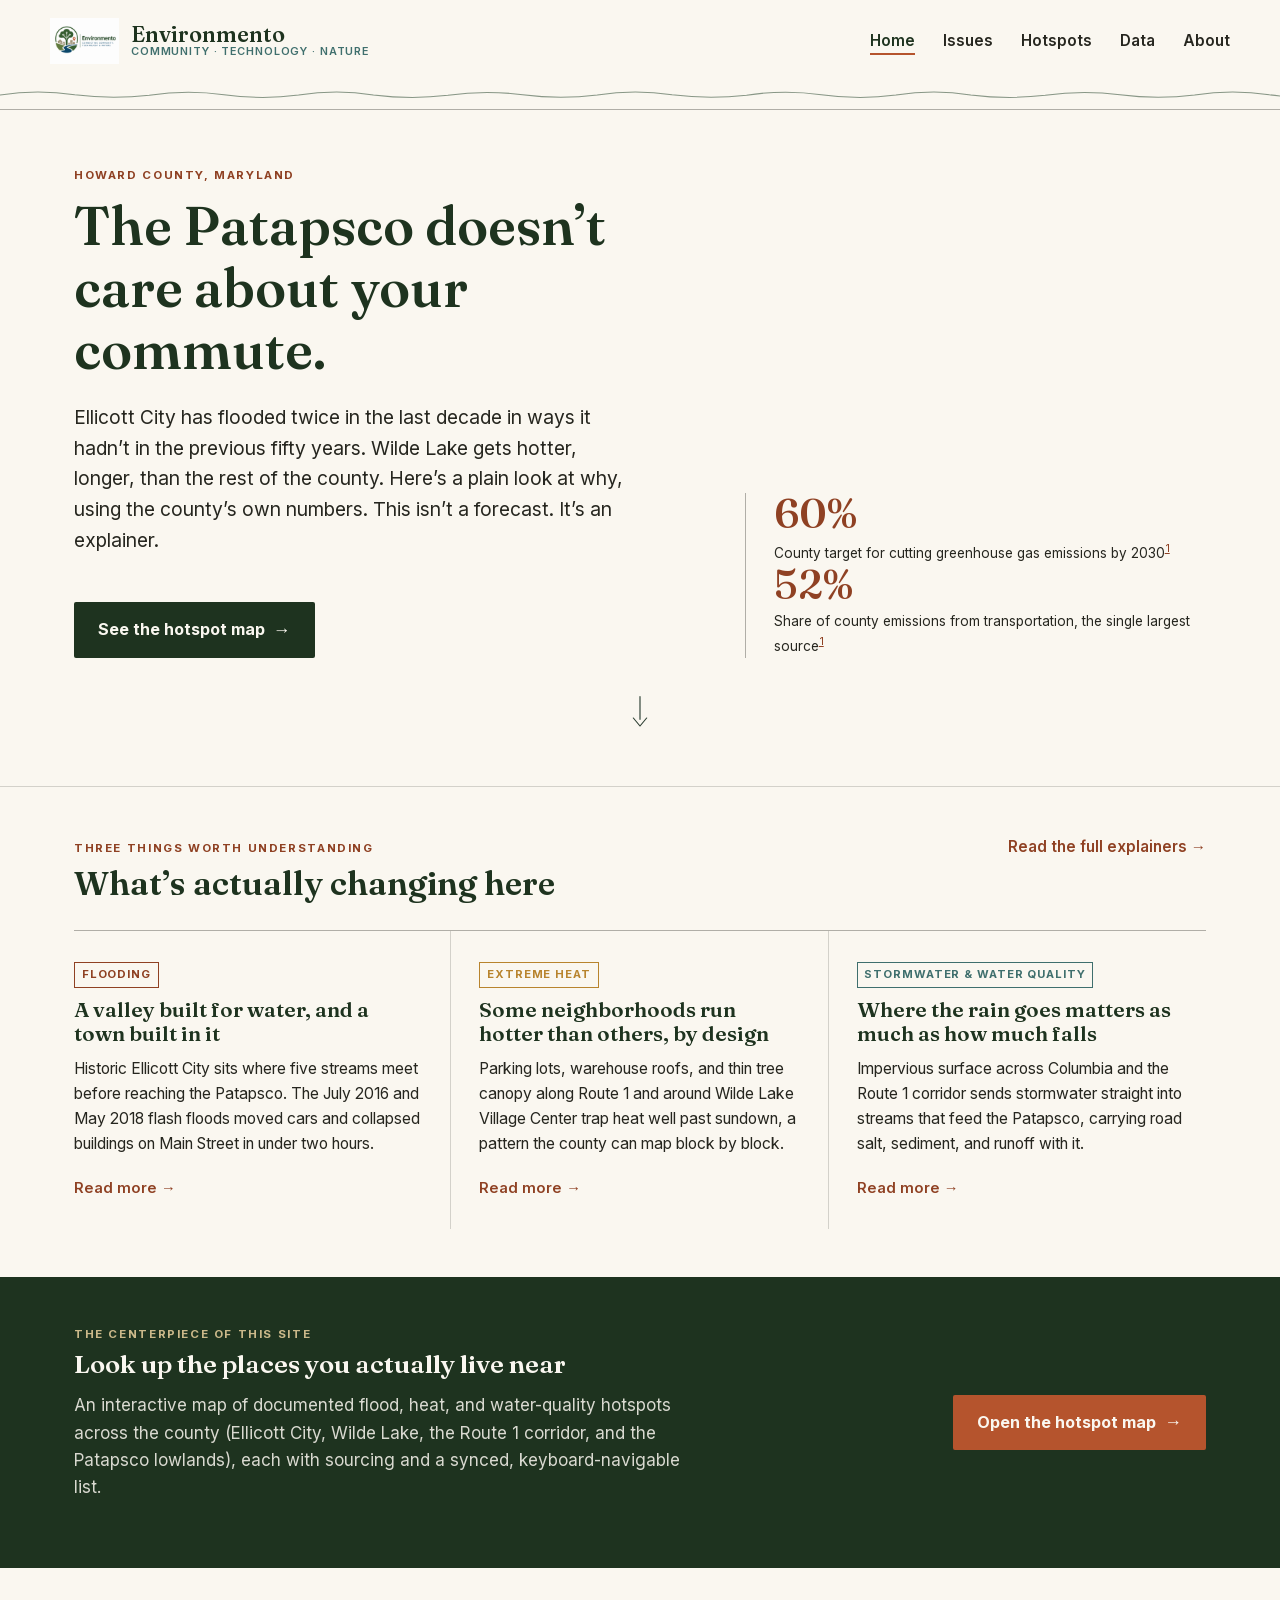
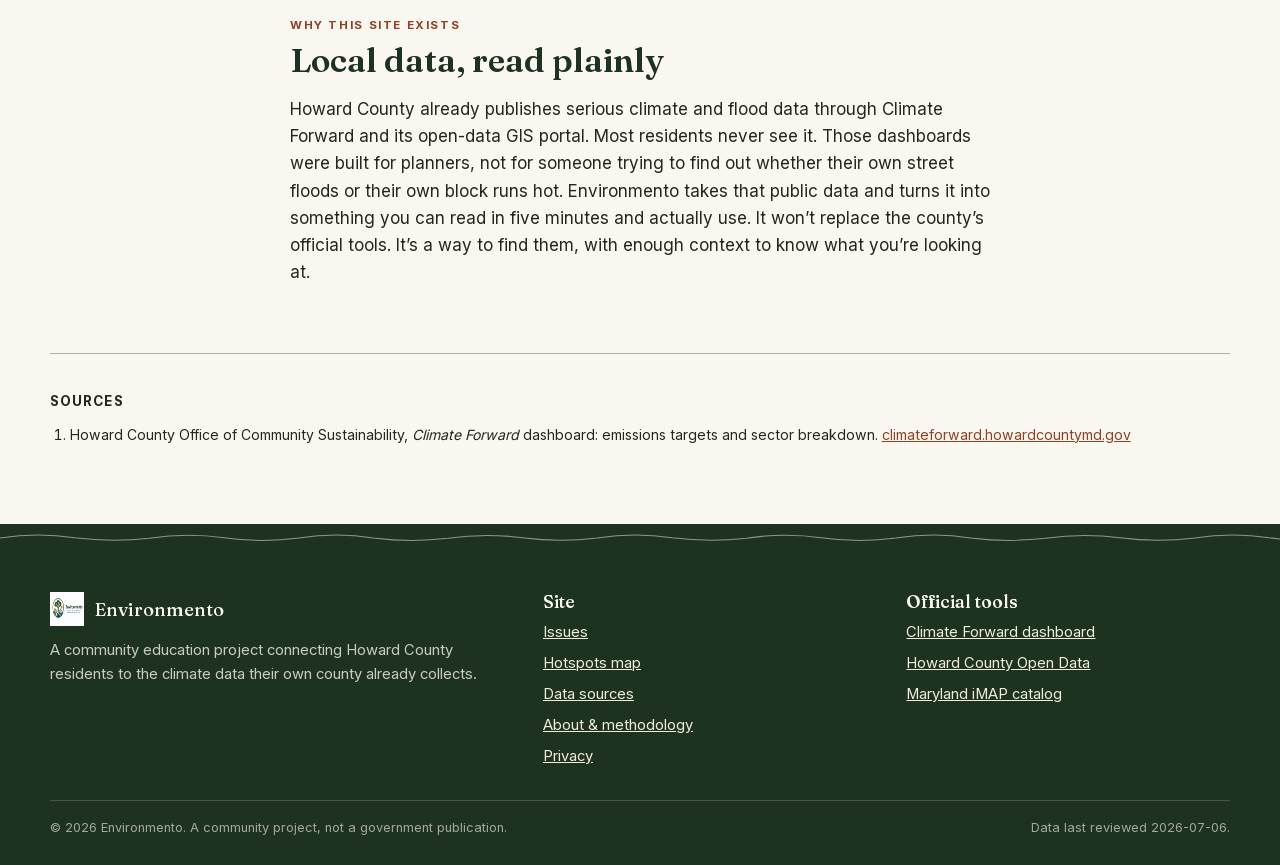
==== commit 815a6001: "Update index.html" ====
--- a/index.html
+++ b/index.html
@@ -85,7 +85,7 @@
           <article class="teaser reveal">
             <span class="teaser__tag teaser__tag--flood">Flooding</span>
             <h3>A valley built for water, and a town built in it</h3>
-            <p>Historic Ellicott City sits where five streams converge before reaching the Patapsco. The July 2016 and May 2018 flash floods moved cars and collapsed buildings on Main Street in under two hours.</p>
+            <p>Historic Ellicott City sits where five streams meet before reaching the Patapsco. The July 2016 and May 2018 flash floods moved cars and collapsed buildings on Main Street in under two hours.</p>
             <a class="teaser__more" href="pages/issues.html#flooding">Read more &rarr;</a>
           </article>
           <article class="teaser reveal">
--- a/css/styles.css
+++ b/css/styles.css
@@ -1,11 +1,3 @@
-/* =========================================================
-   Environmento: Howard County climate awareness site
-   Design system: earthy, editorial, restrained.
-   ========================================================= */
-
-/* Self-hosted fonts (not loaded from Google's CDN) so no visitor IP
-   addresses are sent to a third party on page load. Both are variable
-   fonts, so one file each covers the full weight range used on the site. */
 @font-face {
   font-family: "Fraunces";
   font-style: normal;
@@ -22,7 +14,6 @@
 }
 
 :root {
-  /* Patapsco valley palette */
   --forest: #2d4a32;
   --forest-dark: #1e331f;
   --cream: #faf7f0;
@@ -43,7 +34,7 @@
   --container: 1180px;
 }
 
-/* ---------- Reset ---------- */
+/* Reset code */
 *, *::before, *::after { box-sizing: border-box; }
 html { -webkit-text-size-adjust: 100%; scroll-behavior: smooth; }
 body {
@@ -71,8 +62,6 @@
   html { scroll-behavior: auto; }
   * { animation-duration: 0.001ms !important; transition-duration: 0.001ms !important; }
 }
-
-/* ---------- Skip link & focus ---------- */
 .skip-link {
   position: absolute;
   left: -999px;
@@ -98,8 +87,6 @@
   outline: 3px solid var(--clay-dark);
   outline-offset: 2px;
 }
-
-/* ---------- Layout helpers ---------- */
 .wrap {
   max-width: var(--container);
   margin: 0 auto;
@@ -133,7 +120,7 @@
   white-space: nowrap;
 }
 
-/* ---------- Topographic motif ---------- */
+/* Over all topo colors set */
 .topo-line {
   display: block;
   width: 100%;
@@ -143,7 +130,7 @@
 }
 .topo-line--footer { color: var(--cream); opacity: 0.5; }
 
-/* ---------- Header ---------- */
+/* Header*/
 .site-header {
   border-bottom: 1px solid var(--rule-strong);
   background: var(--cream);
@@ -215,8 +202,6 @@
   font-size: 1.2rem;
   color: var(--forest-dark);
 }
-
-/* ---------- Hero ---------- */
 .hero {
   padding: 3.5rem 0 3rem;
   border-bottom: 1px solid var(--rule);
@@ -273,8 +258,6 @@
 .hero-cta:hover { background: var(--forest); }
 .hero-cta:focus-visible { outline-offset: 3px; }
 .hero-cta__arrow { font-size: 1.1em; }
-
-/* ---------- Issue teasers ---------- */
 .teasers {
   padding: 3rem 0;
 }
@@ -328,8 +311,6 @@
   text-decoration: none;
 }
 .teaser a.teaser__more:hover { text-decoration: underline; }
-
-/* ---------- Callout / feature band ---------- */
 .callout {
   background: var(--forest-dark);
   color: var(--cream-deep);
@@ -350,15 +331,13 @@
   margin-top: 0;
 }
 .callout .hero-cta:hover { background: var(--clay-dark); }
-
-/* ---------- Sections generic ---------- */
 .section { padding: 3rem 0; }
 .section--tight { padding: 2rem 0; }
 .section h2 {
   font-size: clamp(1.6rem, 2.6vw, 2.1rem);
 }
 
-/* ---------- Page header (interior pages) ---------- */
+/* Interior pages' header */
 .page-head {
   padding: 2.75rem 0 2rem;
   border-bottom: 1px solid var(--rule);
@@ -378,7 +357,7 @@
 }
 .breadcrumb a { color: var(--teal); }
 
-/* ---------- Issue explainer blocks (issues.html) ---------- */
+/* 3 issue block code(aniimation)*/
 .issue-block {
   padding: 3rem 0;
   border-bottom: 1px solid var(--rule);
@@ -444,7 +423,7 @@
 .action-list ul { padding-left: 1.1em; }
 .action-list li { margin-bottom: 0.6em; }
 
-/* ---------- Hotspots map page ---------- */
+/* Hotspots map code */
 .map-layout {
   display: grid;
   grid-template-columns: 1fr;
@@ -581,8 +560,6 @@
   padding: 0;
   text-decoration: underline;
 }
-
-/* Leaflet popup theming */
 .leaflet-popup-content-wrapper {
   background: var(--cream);
   color: var(--charcoal);
@@ -606,7 +583,7 @@
   font-size: 0.8rem;
 }
 
-/* ---------- Data page ---------- */
+/* Data Page CSS */
 .data-source-card {
   border: 1px solid var(--rule-strong);
   padding: 1.75rem;
@@ -631,7 +608,7 @@
 }
 .data-source-card__link:hover { border-color: var(--clay-dark); }
 
-/* ---------- About page ---------- */
+/* ABout Page CSS */
 .methodology-list {
   list-style: none;
   padding: 0;
@@ -649,7 +626,7 @@
 }
 .methodology-list dd { margin: 0; }
 
-/* ---------- Footnotes / citations ---------- */
+/* Citations(IMPORTANT: DON't EDIT) */
 .citations {
   padding: 2.5rem 0 1rem;
   border-top: 1px solid var(--rule-strong);
@@ -669,8 +646,6 @@
 }
 .citations li { margin-bottom: 0.5em; }
 .citations a { color: var(--clay-dark); }
-
-/* ---------- Footer ---------- */
 .site-footer {
   background: var(--forest-dark);
   color: var(--cream-deep);
@@ -717,7 +692,7 @@
   gap: 0.5rem;
 }
 
-/* ---------- Responsive ---------- */
+/* Anim */
 @media (max-width: 900px) {
   .hero__grid { grid-template-columns: 1fr; }
   .hero__aside {
@@ -793,7 +768,7 @@
   pointer-events: none;
 }
 
-/* Idle loops: keyframes for each asset's animated parts */
+/* Loops for the anim parts, edit percentage values for brighter/ligther in sun */
 @keyframes env-wave-drift {
   0% { transform: translate(0, 0); }
   12.5% { transform: translate(-17.5px, -19px); }
@@ -823,18 +798,13 @@
   0%, 100% { opacity: 0.25; transform: translateY(0); }
   50% { opacity: 1; transform: translateY(6px); }
 }
-
-/* No animation exists until JS marks the wrapper visible. Assigning the
-   animation fresh (rather than toggling animation-play-state on a paused
-   animation) avoids a WebKit/Safari bug where animations created already
-   paused sometimes never start even after switching to "running". */
 .env-anim.is-visible .env-wave-line { animation: env-wave-drift 3.5s ease-in-out infinite; }
 .env-anim.is-visible .env-river-water { animation: env-river-bob 1.2s ease-in-out infinite; }
 .env-anim.is-visible .env-sun-ray { animation: env-sun-ray-pulse 4s ease-in-out infinite; }
 .env-anim.is-visible .env-drop { animation: env-drop-fall 1.8s ease-in infinite; }
 .env-anim.is-visible .env-scroll { animation: env-scroll-pulse 1.8s ease-in-out infinite; }
 
-/* Scroll reveals: fade + translate up, staggered by JS via --reveal-delay */
+/* Scroll reveal code */
 .reveal {
   opacity: 0;
   transform: translateY(16px);
@@ -846,7 +816,7 @@
   transform: translateY(0);
 }
 
-/* Hover: cards lift slightly and border shifts toward terracotta (desktop only) */
+/* Only works on desktop(scroll cover reveal) */
 @media (hover: hover) and (pointer: fine) {
   .teaser, .data-source-card, .action-list {
     transition: transform 150ms ease, border-color 150ms ease;
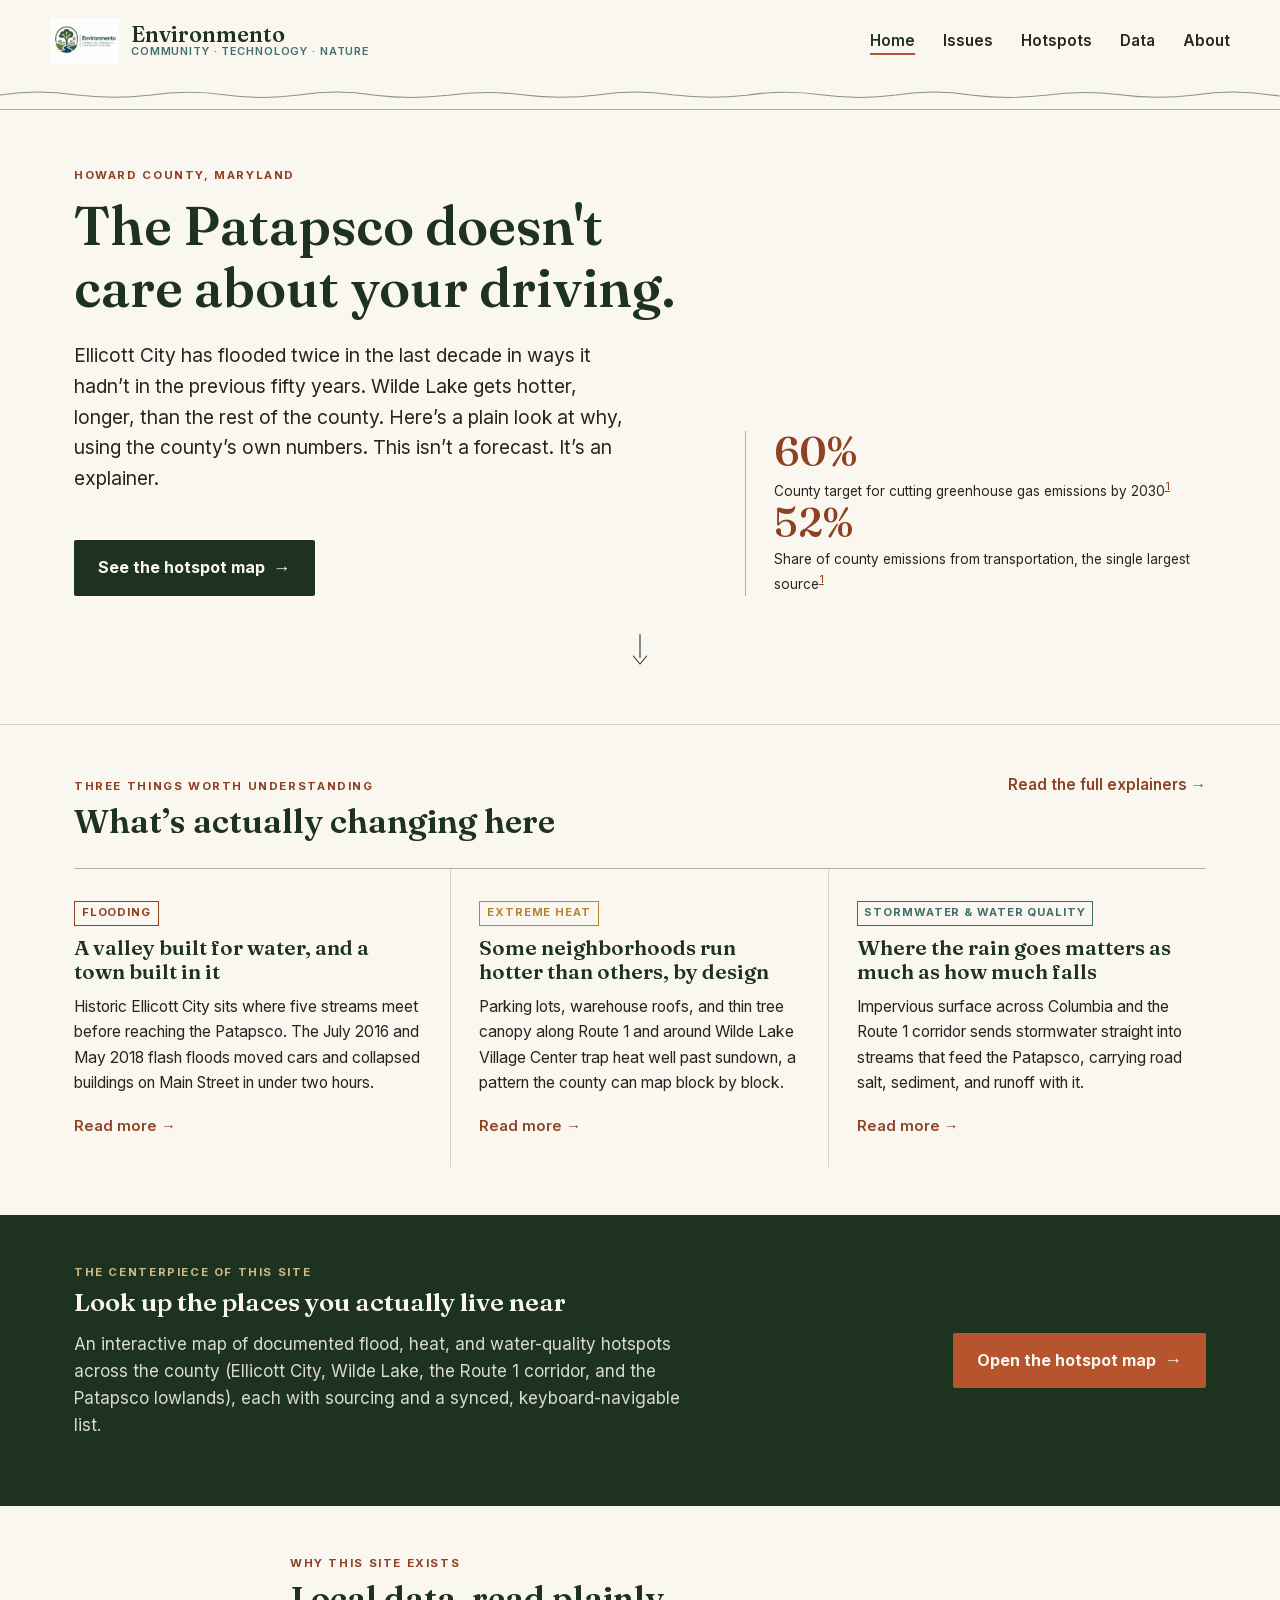
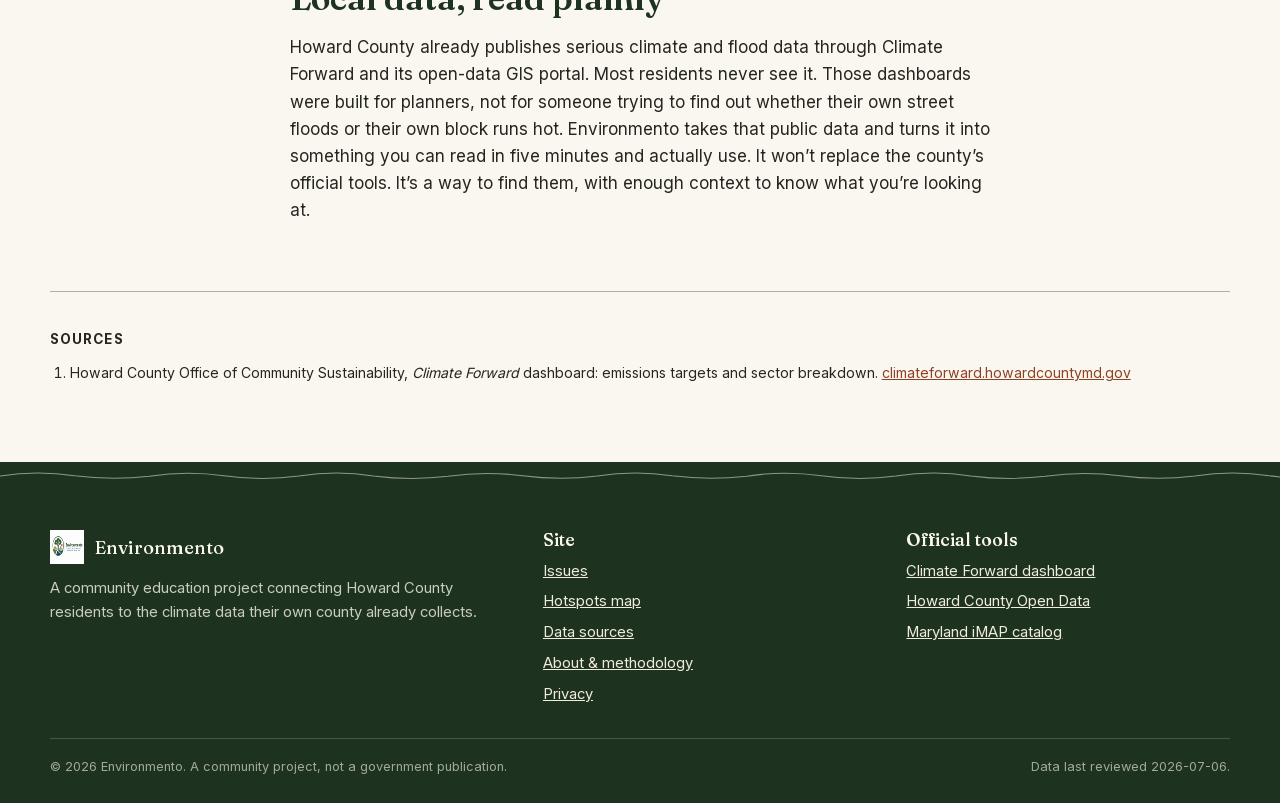
==== commit 7ed70333: "TEST CASE" ====
--- a/index.html
+++ b/index.html
@@ -43,7 +43,7 @@
       <div class="wrap hero__grid">
         <div>
           <span class="eyebrow hero__eyebrow">Howard County, Maryland</span>
-          <h1>The Patapsco doesn&rsquo;t care about your commute.</h1>
+          <h1>The Patapsco doesn't care about your driving.</h1>
           <p class="hero__lede">Ellicott City has flooded twice in the last decade in ways it hadn&rsquo;t in the previous fifty years. Wilde Lake gets hotter, longer, than the rest of the county. Here&rsquo;s a plain look at why, using the county&rsquo;s own numbers. This isn&rsquo;t a forecast. It&rsquo;s an explainer.</p>
           <a class="hero-cta" href="pages/hotspots.html">
             <span>See the hotspot map</span>
--- a/css/styles.css
+++ b/css/styles.css
@@ -1,3 +1,4 @@
+/* Work on phone mechanics, have to tweak colors and size of text to shrink and actually fit on the phonne */
 @font-face {
   font-family: "Fraunces";
   font-style: normal;
@@ -102,7 +103,7 @@
 }
 .eyebrow {
   font-family: var(--sans);
-  font-size: 0.72rem;
+  font-size: 0.72rem; /* Tweak for phone */
   font-weight: 700;
   letter-spacing: 0.14em;
   text-transform: uppercase;
@@ -125,7 +126,7 @@
   display: block;
   width: 100%;
   height: 28px;
-  color: var(--forest);
+  color: var(--forest); /* Increase opacity if needed, NOTE: ON PHONE IT IS REQUIRED */
   opacity: 0.55;
 }
 .topo-line--footer { color: var(--cream); opacity: 0.5; }
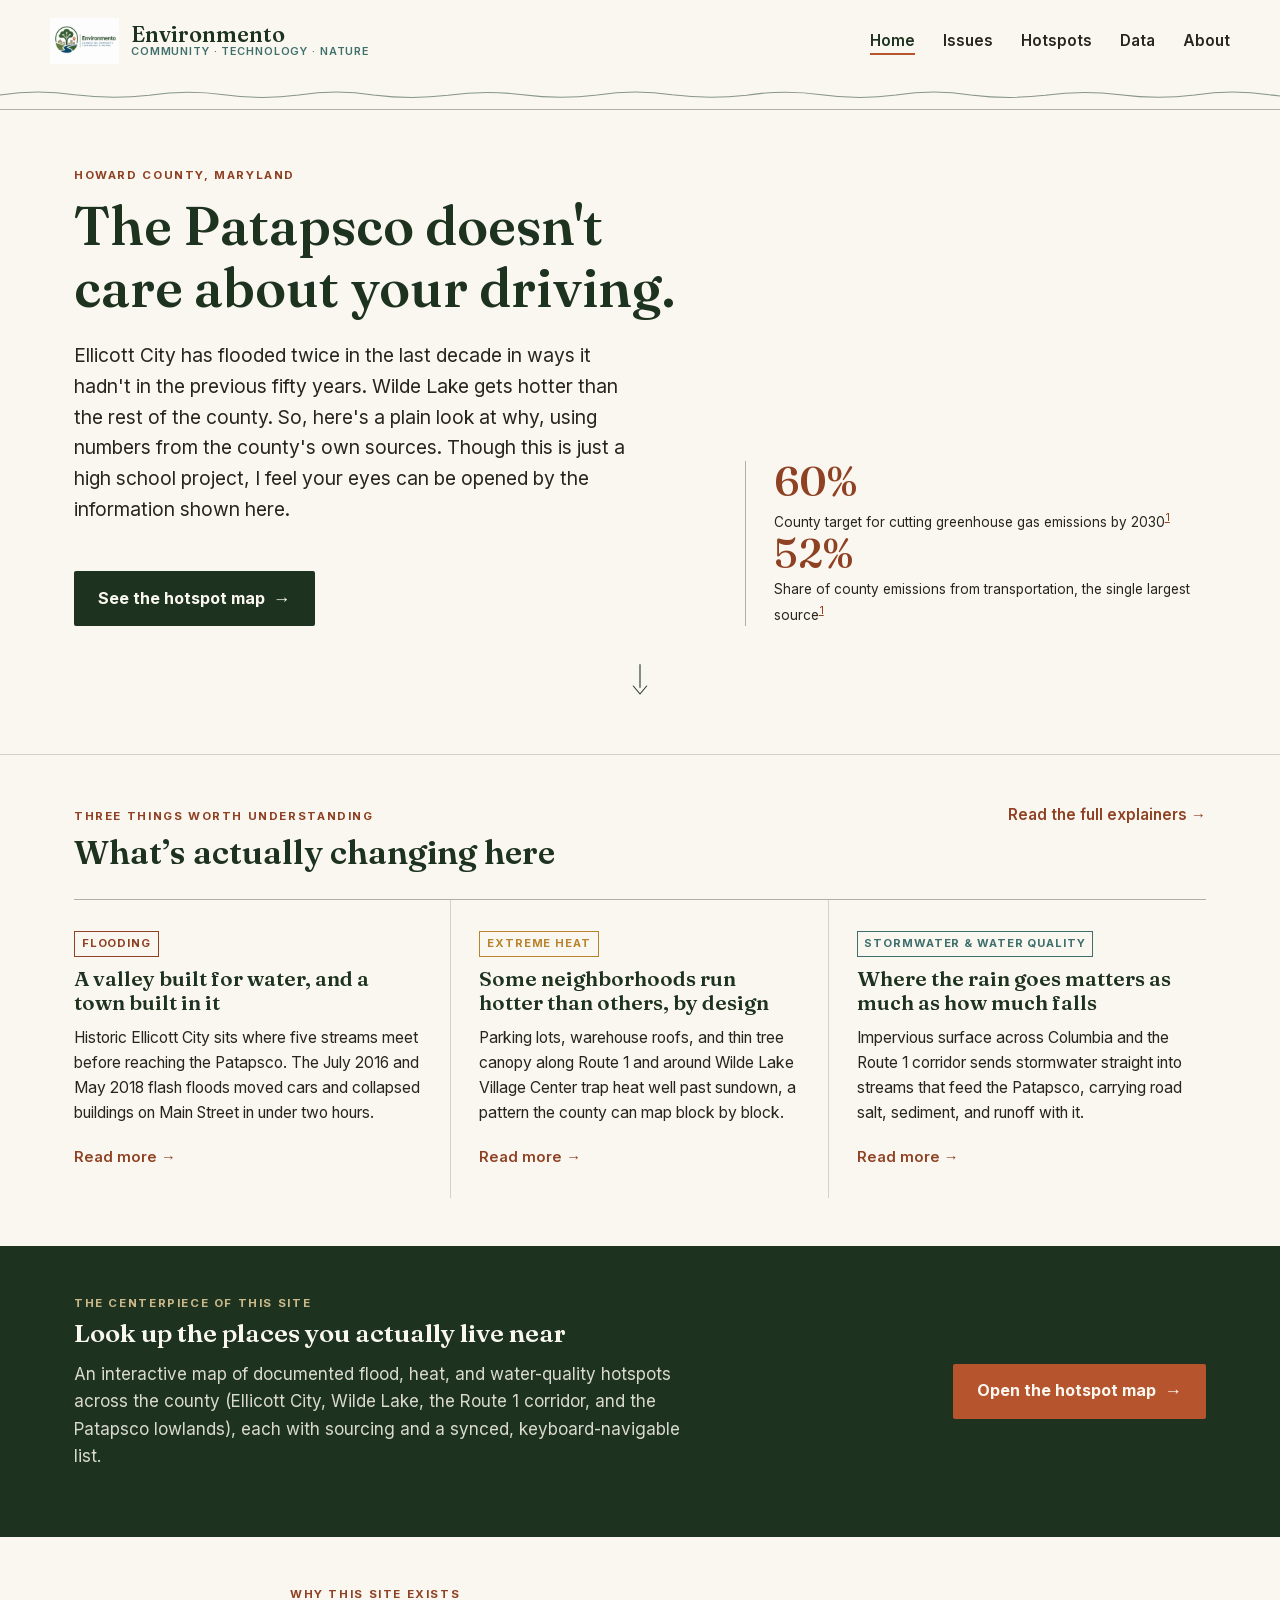
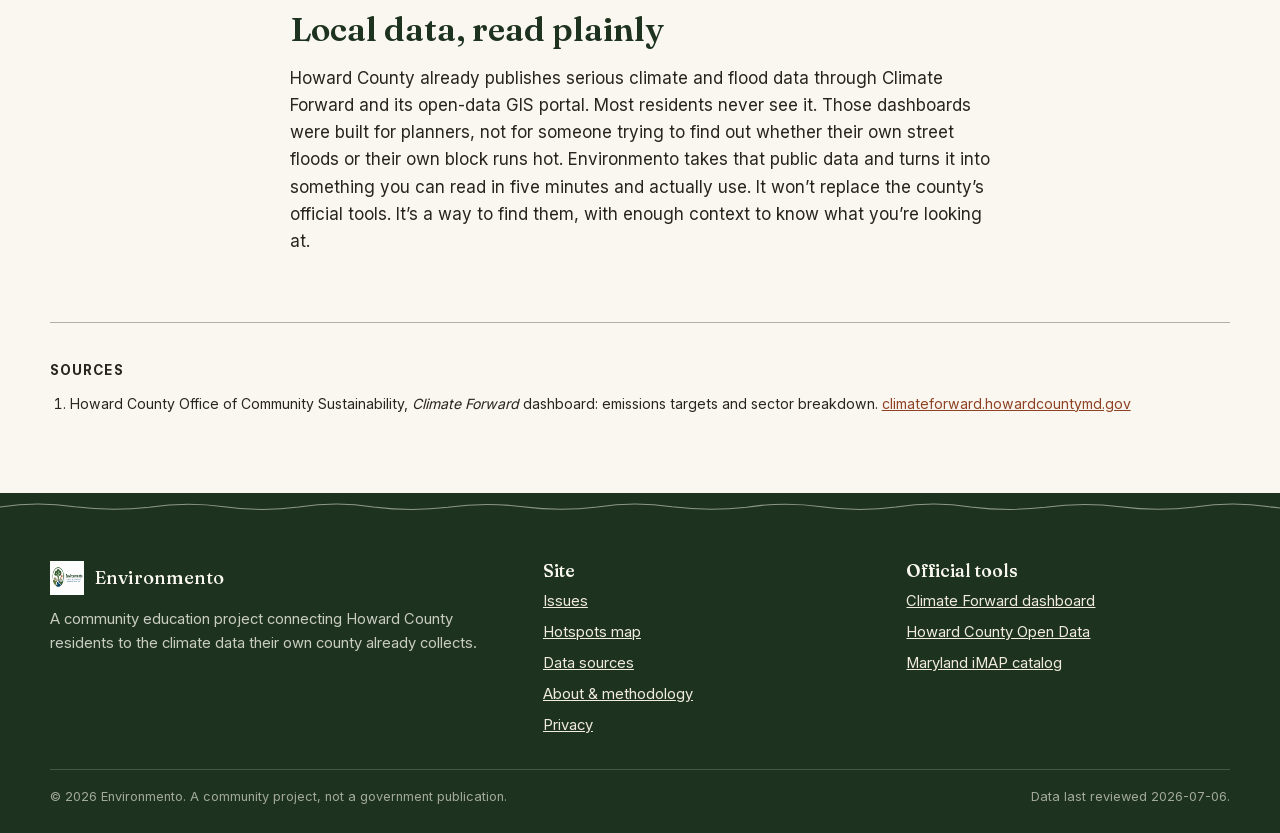
==== commit 8c42a7c6: "Reminder for reader" ====
--- a/index.html
+++ b/index.html
@@ -44,7 +44,7 @@
         <div>
           <span class="eyebrow hero__eyebrow">Howard County, Maryland</span>
           <h1>The Patapsco doesn't care about your driving.</h1>
-          <p class="hero__lede">Ellicott City has flooded twice in the last decade in ways it hadn&rsquo;t in the previous fifty years. Wilde Lake gets hotter, longer, than the rest of the county. Here&rsquo;s a plain look at why, using the county&rsquo;s own numbers. This isn&rsquo;t a forecast. It&rsquo;s an explainer.</p>
+          <p class="hero__lede">Ellicott City has flooded twice in the last decade in ways it hadn't in the previous fifty years. Wilde Lake gets hotter than the rest of the county. So, here's a plain look at why, using numbers from the county's own sources. Though this is just a high school project, I feel your eyes can be opened by the information shown here.</p>
           <a class="hero-cta" href="pages/hotspots.html">
             <span>See the hotspot map</span>
             <span class="hero-cta__arrow" aria-hidden="true">&rarr;</span>
--- a/css/styles.css
+++ b/css/styles.css
@@ -760,7 +760,7 @@
 .hero__scroll-hint {
   width: 32px;
   margin: 2rem auto 0;
-  opacity: 1;
+  opacity: 2;
   transition: opacity 0.4s ease-out;
 }
 .hero__scroll-hint svg { display: block; width: 100%; height: auto; }
